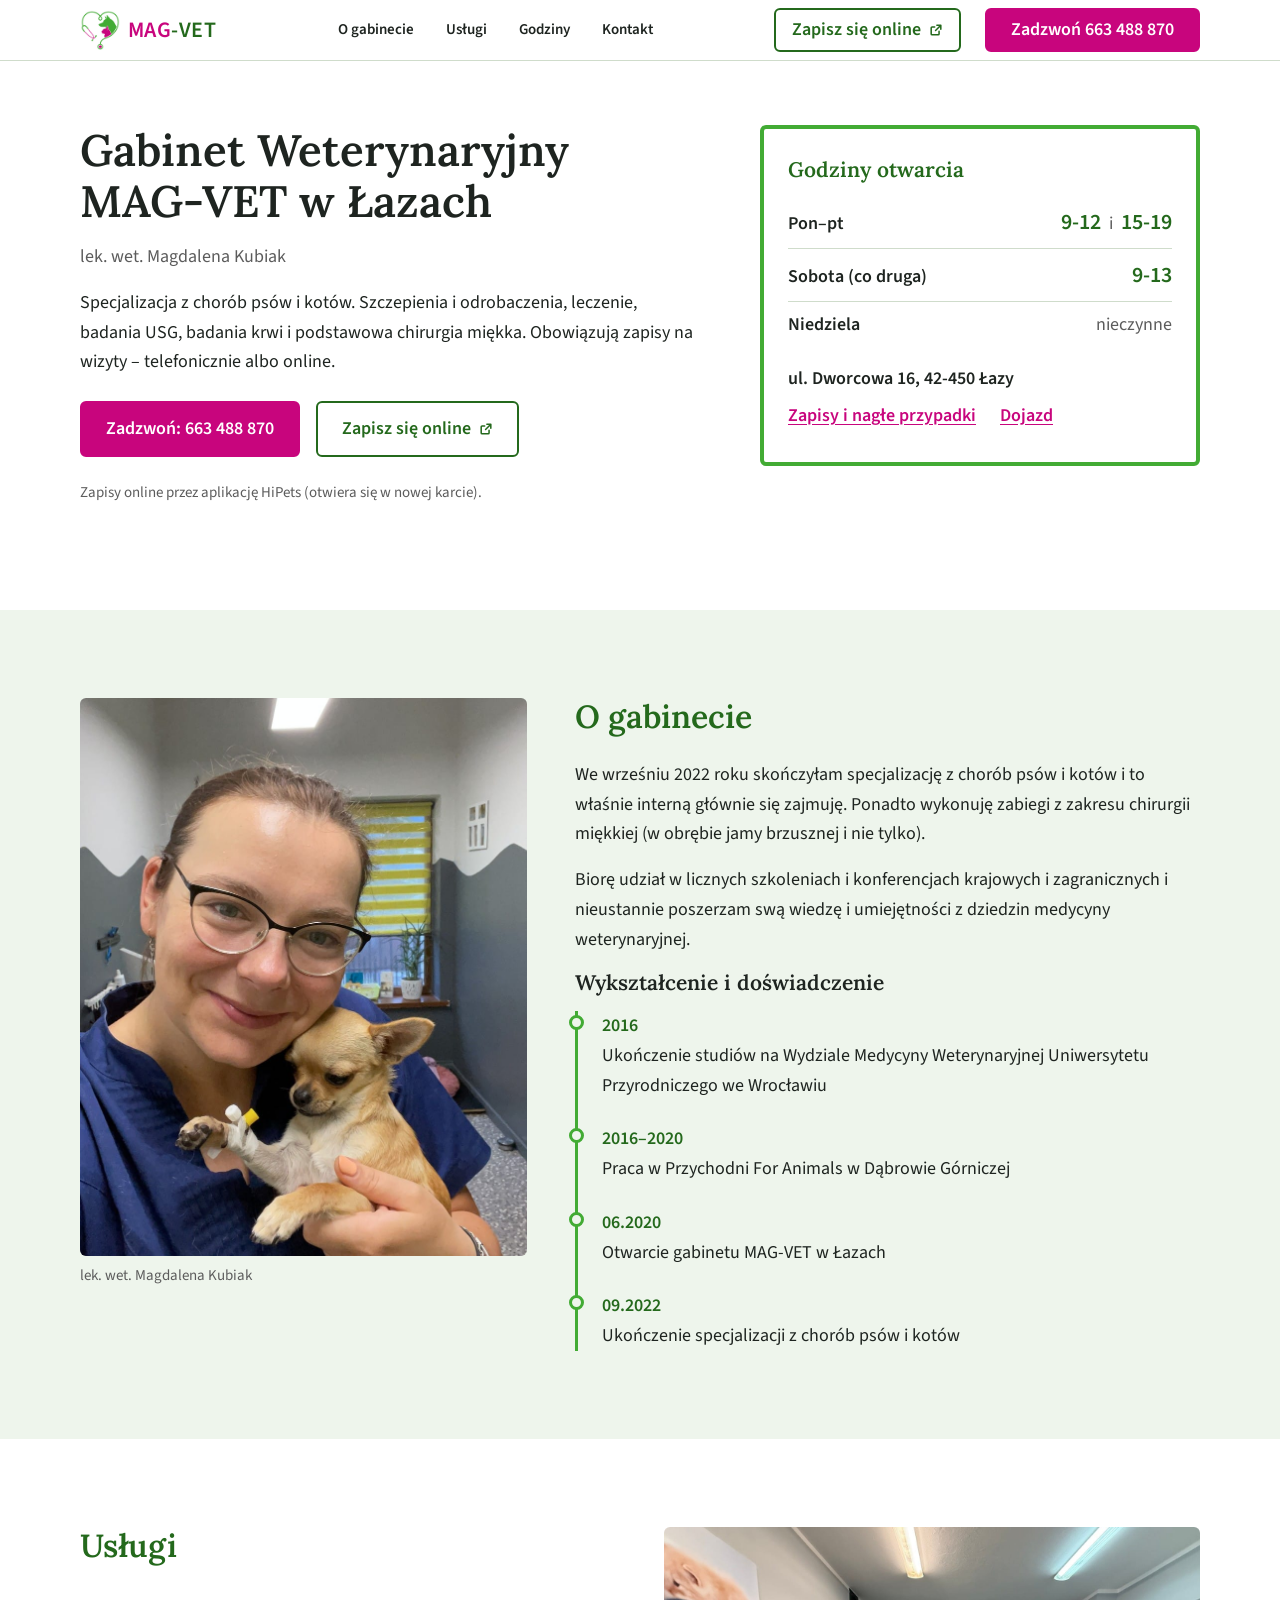
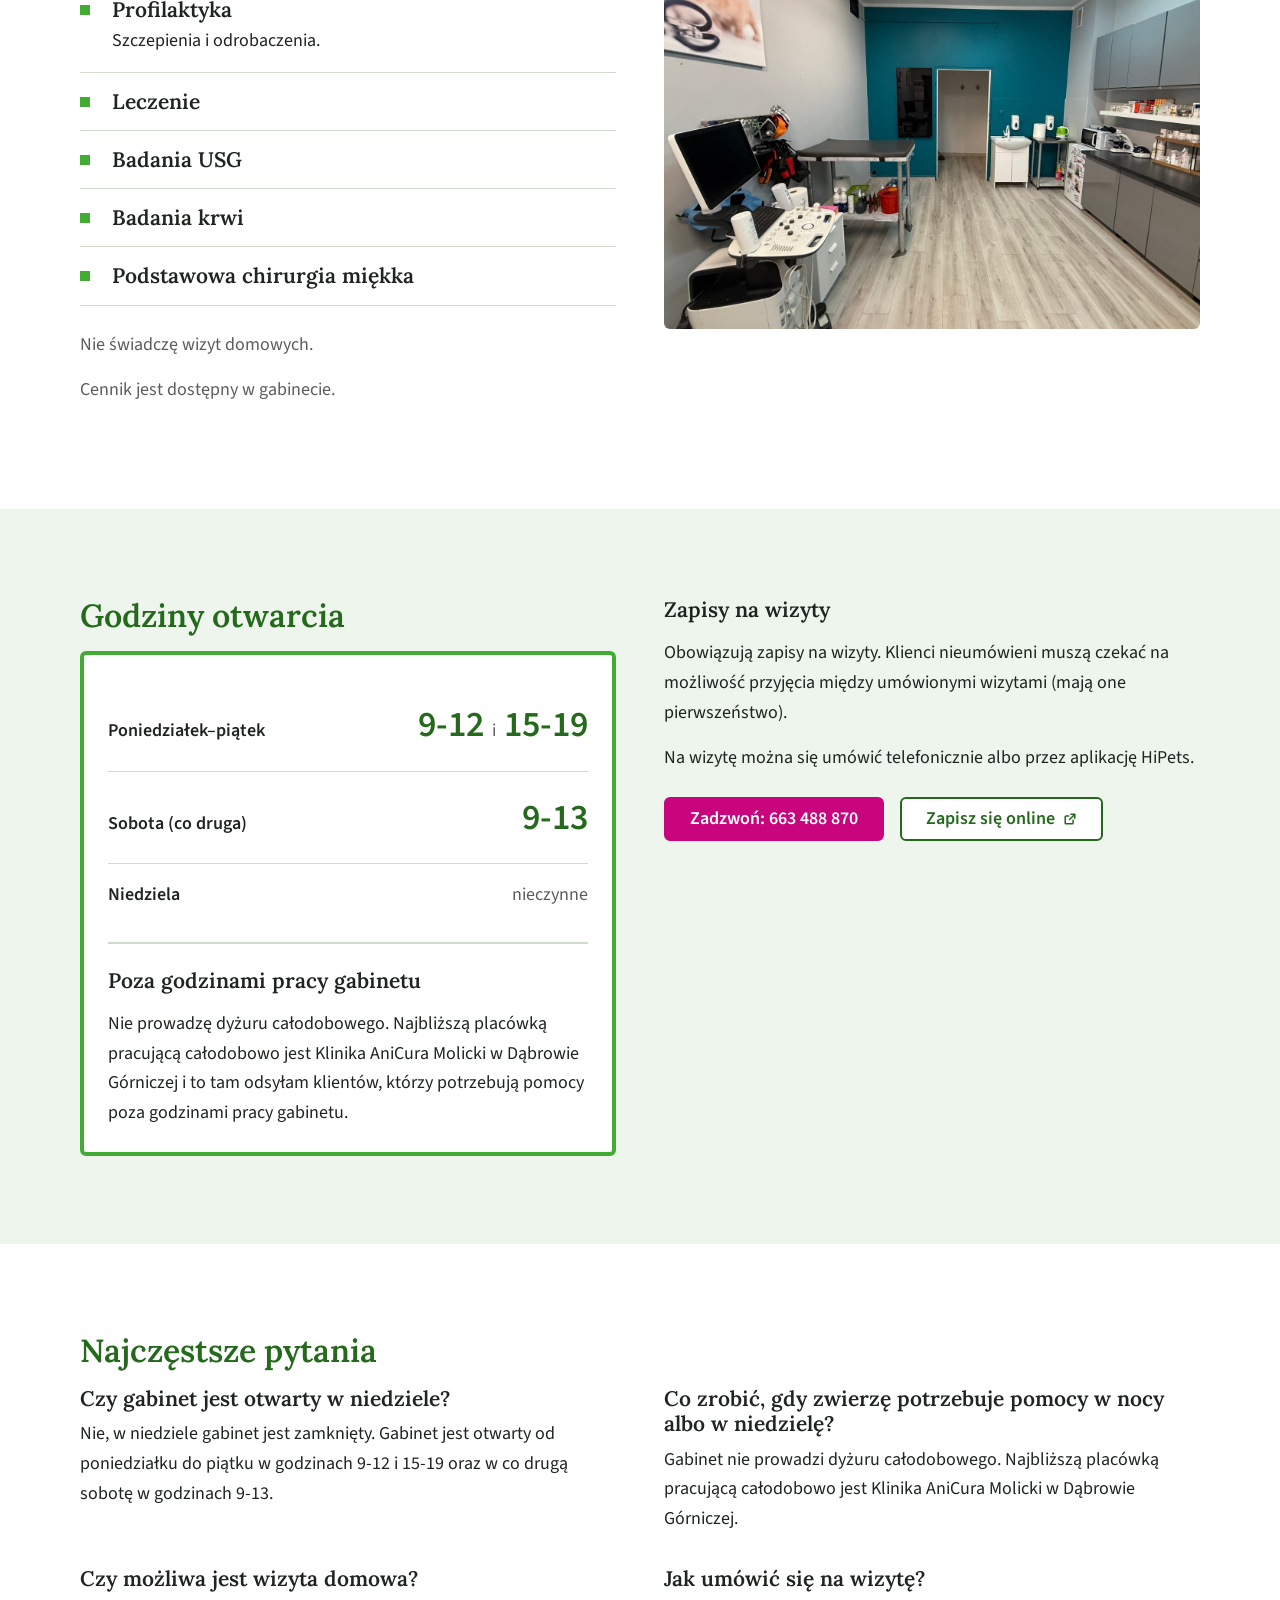
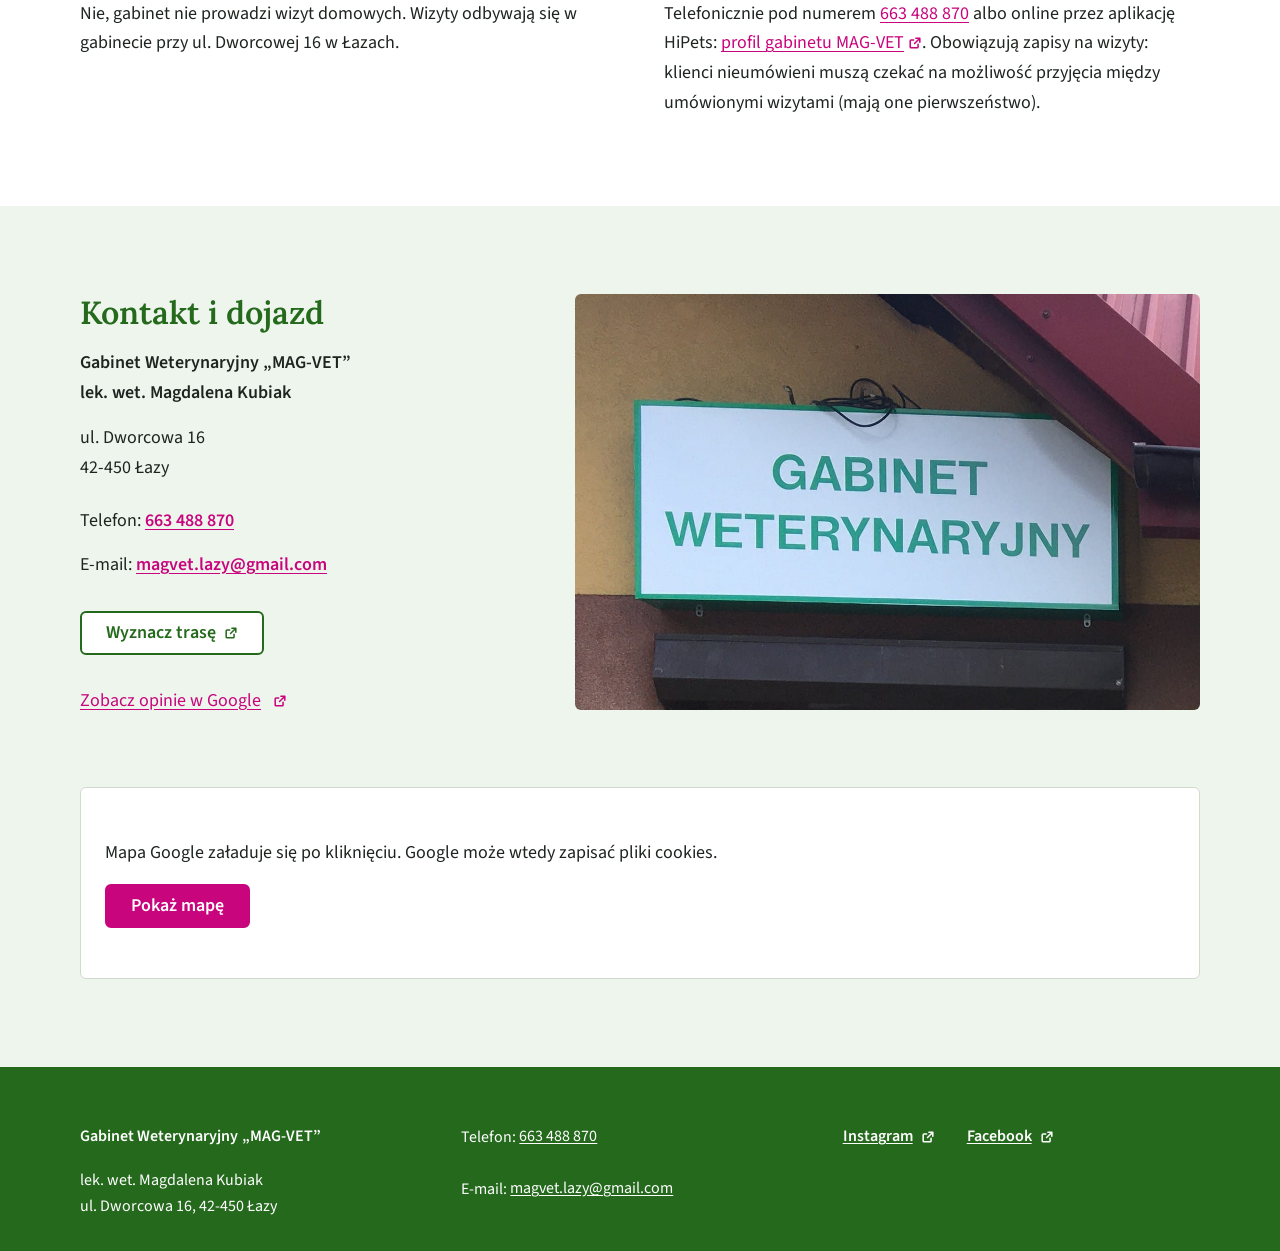
==== index.html @ a712ca1a "Podgląd strony MAG-VET do akceptacji klientki Co-Authored-By: Claude Opus 5.5 <noreply@anthropic.com" ====
<!DOCTYPE html>
<html lang="pl">
<head>
  <meta charset="utf-8">
  <meta name="robots" content="noindex">
  <meta name="viewport" content="width=device-width, initial-scale=1, viewport-fit=cover">
  <title>Weterynarz Łazy – Gabinet Weterynaryjny MAG-VET</title>
  <meta name="description" content="Weterynarz w Łazach, ul. Dworcowa 16. Specjalizacja z chorób psów i kotów. Szczepienia, leczenie, USG, badania krwi. Umów wizytę: 663 488 870.">

  <meta property="og:title" content="Gabinet Weterynaryjny MAG-VET – weterynarz w Łazach">
  <meta property="og:description" content="Lek. wet. Magdalena Kubiak, ul. Dworcowa 16, Łazy. Zapisy: tel. 663 488 870 albo online.">
  <meta property="og:type" content="website">
  <meta property="og:locale" content="pl_PL">
  <meta property="og:image" content="img/og-image.jpg">

  <link rel="icon" href="img/favicon.svg" type="image/svg+xml">
  <link rel="icon" href="img/favicon-32.png" sizes="32x32" type="image/png">
  <link rel="apple-touch-icon" href="img/apple-touch-icon.png">

  <link rel="preload" href="fonts/source-sans-3-latin-400-normal.woff2" as="font" type="font/woff2" crossorigin>
  <link rel="stylesheet" href="css/fonty.css">
  <link rel="stylesheet" href="css/style.css">
  <script src="js/main.js" defer></script>

  <script type="application/ld+json">
  {
    "@context": "https://schema.org",
    "@type": "VeterinaryCare",
    "name": "Gabinet Weterynaryjny \"MAG-VET\" lek. wet. Magdalena Kubiak",
    "telephone": "+48663488870",
    "email": "magvet.lazy@gmail.com",
    "address": {
      "@type": "PostalAddress",
      "streetAddress": "ul. Dworcowa 16",
      "postalCode": "42-450",
      "addressLocality": "Łazy",
      "addressCountry": "PL"
    },
    "openingHoursSpecification": [
      {
        "@type": "OpeningHoursSpecification",
        "dayOfWeek": ["Monday", "Tuesday", "Wednesday", "Thursday", "Friday"],
        "opens": "09:00",
        "closes": "12:00"
      },
      {
        "@type": "OpeningHoursSpecification",
        "dayOfWeek": ["Monday", "Tuesday", "Wednesday", "Thursday", "Friday"],
        "opens": "15:00",
        "closes": "19:00"
      }
    ],
    "hasMap": "https://www.google.com/maps?cid=17796491533867385288",
    "sameAs": [
      "https://www.instagram.com/magvet.lazy/",
      "https://www.facebook.com/magvet.lazy/"
    ]
  }
  </script>
</head>
<body>
  <a class="skip" href="#tresc">Przejdź do treści</a>

  <header class="naglowek">
    <div class="kontener naglowek__wnetrze">
      <a class="logo" href="#start">
        <img class="logo__znak" src="img/logo-znak.png" width="48" height="48" alt="">
        <span class="logo__napis"><span class="logo__mag">MAG</span><span class="logo__vet">-VET</span></span>
      </a>
      <nav class="menu" aria-label="Menu główne">
        <ul class="menu__lista">
          <li><a href="#o-gabinecie">O gabinecie</a></li>
          <li><a href="#uslugi">Usługi</a></li>
          <li><a href="#godziny">Godziny</a></li>
          <li><a href="#kontakt">Kontakt</a></li>
        </ul>
      </nav>
      <a class="przycisk przycisk--obrys naglowek__zapisy" href="https://www.hipets.com/pl-PL/magvet/" target="_blank" rel="noopener">Zapisz się online<span class="dla-czytnika"> (otwiera się w nowej karcie)</span><svg class="ikona-zewn" viewBox="0 0 16 16" width="14" height="14" aria-hidden="true"><path d="M9 2.5h4.5V7M13.5 2.5l-6 6M11.5 9.5v3a1 1 0 0 1-1 1h-7a1 1 0 0 1-1-1v-7a1 1 0 0 1 1-1h3" fill="none" stroke="currentColor" stroke-width="1.75" stroke-linecap="round" stroke-linejoin="round"/></svg></a>
      <a class="przycisk naglowek__telefon" href="tel:+48663488870">Zadzwoń<span class="tylko-szeroki"> 663 488 870</span></a>
    </div>
  </header>

  <main id="tresc">
    <section id="start" class="sekcja start">
      <div class="kontener start__siatka">
        <div class="start__tekst">
          <h1>Gabinet Weterynaryjny <span class="bez-lamania">MAG-VET</span> w Łazach</h1>
          <p class="start__lekarz">lek. wet. Magdalena Kubiak</p>
          <p class="start__opis">Specjalizacja z chorób psów i kotów. Szczepienia i odrobaczenia, leczenie, badania USG, badania krwi i podstawowa chirurgia miękka. Obowiązują zapisy na wizyty – telefonicznie albo online.</p>
          <div class="przyciski" data-zapisy>
            <a class="przycisk przycisk--duzy" href="tel:+48663488870">Zadzwoń: 663 488 870</a>
            <a class="przycisk przycisk--obrys przycisk--duzy" href="https://www.hipets.com/pl-PL/magvet/" target="_blank" rel="noopener">Zapisz się online<span class="dla-czytnika"> (otwiera się w nowej karcie)</span><svg class="ikona-zewn" viewBox="0 0 16 16" width="14" height="14" aria-hidden="true"><path d="M9 2.5h4.5V7M13.5 2.5l-6 6M11.5 9.5v3a1 1 0 0 1-1 1h-7a1 1 0 0 1-1-1v-7a1 1 0 0 1 1-1h3" fill="none" stroke="currentColor" stroke-width="1.75" stroke-linecap="round" stroke-linejoin="round"/></svg></a>
          </div>
          <p class="start__podpis">Zapisy online przez aplikację HiPets (otwiera się w nowej karcie).</p>
        </div>

        <div class="szyld szyld--maly">
          <p class="szyld__tytul">Godziny otwarcia</p>
          <dl class="godziny">
            <div class="godziny__wiersz">
              <dt>Pon–pt</dt>
              <dd><span class="godziny__czas">9-12</span> <span class="godziny__i">i</span> <span class="godziny__czas">15-19</span></dd>
            </div>
            <div class="godziny__wiersz">
              <dt>Sobota (co druga)</dt>
              <dd><span class="godziny__czas">9-13</span></dd>
            </div>
            <div class="godziny__wiersz">
              <dt>Niedziela</dt>
              <dd class="godziny__nieczynne">nieczynne</dd>
            </div>
          </dl>
          <p class="szyld__adres">ul. Dworcowa 16, 42-450 Łazy</p>
          <p class="szyld__linki"><a href="#godziny">Zapisy i nagłe przypadki</a> <a href="#kontakt">Dojazd</a></p>
        </div>
      </div>
    </section>

    <section id="o-gabinecie" class="sekcja sekcja--tlo">
      <div class="kontener o-gabinecie">
        <h2 class="o-gabinecie__naglowek">O gabinecie</h2>
        <figure class="zdjecie o-gabinecie__zdjecie">
          <img src="img/lekarz.jpg" width="900" height="1125" loading="lazy" alt="Lek. wet. Magdalena Kubiak w gabinecie MAG-VET w Łazach, z małym psem rasy chihuahua na rękach">
          <figcaption>lek. wet. Magdalena Kubiak</figcaption>
        </figure>
        <div class="tekst o-gabinecie__tekst">
          <p>We wrześniu 2022 roku skończyłam specjalizację z chorób psów i kotów i to właśnie interną głównie się zajmuję. Ponadto wykonuję zabiegi z zakresu chirurgii miękkiej (w obrębie jamy brzusznej i nie tylko).</p>
          <p>Biorę udział w licznych szkoleniach i konferencjach krajowych i zagranicznych i nieustannie poszerzam swą wiedzę i umiejętności z dziedzin medycyny weterynaryjnej.</p>
          <h3>Wykształcenie i doświadczenie</h3>
          <ol class="daty">
            <li><span class="daty__kiedy">2016</span> Ukończenie studiów na Wydziale Medycyny Weterynaryjnej Uniwersytetu Przyrodniczego we Wrocławiu</li>
            <li><span class="daty__kiedy">2016–2020</span> Praca w Przychodni For Animals w Dąbrowie Górniczej</li>
            <li><span class="daty__kiedy">06.2020</span> Otwarcie gabinetu <span class="bez-lamania">MAG-VET</span> w Łazach</li>
            <li><span class="daty__kiedy">09.2022</span> Ukończenie specjalizacji z chorób psów i kotów</li>
          </ol>
        </div>
      </div>
    </section>

    <section id="uslugi" class="sekcja">
      <div class="kontener dwie-kolumny">
        <div class="tekst">
          <h2>Usługi</h2>
          <ul class="uslugi">
            <li>
              <span class="uslugi__nazwa">Profilaktyka</span>
              <span class="uslugi__opis">Szczepienia i odrobaczenia.</span>
            </li>
            <li>
              <span class="uslugi__nazwa">Leczenie</span>
            </li>
            <li>
              <span class="uslugi__nazwa">Badania USG</span>
            </li>
            <li>
              <span class="uslugi__nazwa">Badania krwi</span>
            </li>
            <li>
              <span class="uslugi__nazwa">Podstawowa chirurgia miękka</span>
            </li>
          </ul>
          <p class="uwaga">Nie świadczę wizyt domowych.</p>
          <p class="uwaga">Cennik jest dostępny w gabinecie.</p>
        </div>
        <figure class="zdjecie">
          <img src="img/gabinet-wnetrze.jpg" width="1400" height="1050" loading="lazy" alt="Gabinet MAG-VET w Łazach: aparat USG, stół do badań i szafki z lekami">
        </figure>
      </div>
    </section>

    <section id="godziny" class="sekcja sekcja--tlo">
      <div class="kontener dwie-kolumny">
        <div>
          <h2>Godziny otwarcia</h2>
          <div class="szyld szyld--duzy">
            <dl class="godziny godziny--duze">
              <div class="godziny__wiersz">
                <dt>Poniedziałek–piątek</dt>
                <dd><span class="godziny__czas">9-12</span> <span class="godziny__i">i</span> <span class="godziny__czas">15-19</span></dd>
              </div>
              <div class="godziny__wiersz">
                <dt>Sobota (co druga)</dt>
                <dd><span class="godziny__czas">9-13</span></dd>
              </div>
              <div class="godziny__wiersz">
                <dt>Niedziela</dt>
                <dd class="godziny__nieczynne">nieczynne</dd>
              </div>
            </dl>
            <div class="szyld__nagle">
              <h3>Poza godzinami pracy gabinetu</h3>
              <p>Nie prowadzę dyżuru całodobowego. Najbliższą placówką pracującą całodobowo jest Klinika AniCura Molicki w Dąbrowie Górniczej i to tam odsyłam klientów, którzy potrzebują pomocy poza godzinami pracy gabinetu.</p>
            </div>
          </div>
        </div>
        <div class="tekst">
          <h3>Zapisy na wizyty</h3>
          <p>Obowiązują zapisy na wizyty. Klienci nieumówieni muszą czekać na możliwość przyjęcia między umówionymi wizytami (mają one pierwszeństwo).</p>
          <p>Na wizytę można się umówić telefonicznie albo przez aplikację HiPets.</p>
          <div class="przyciski" data-zapisy>
            <a class="przycisk" href="tel:+48663488870">Zadzwoń: 663 488 870</a>
            <a class="przycisk przycisk--obrys" href="https://www.hipets.com/pl-PL/magvet/" target="_blank" rel="noopener">Zapisz się online<span class="dla-czytnika"> (otwiera się w nowej karcie)</span><svg class="ikona-zewn" viewBox="0 0 16 16" width="14" height="14" aria-hidden="true"><path d="M9 2.5h4.5V7M13.5 2.5l-6 6M11.5 9.5v3a1 1 0 0 1-1 1h-7a1 1 0 0 1-1-1v-7a1 1 0 0 1 1-1h3" fill="none" stroke="currentColor" stroke-width="1.75" stroke-linecap="round" stroke-linejoin="round"/></svg></a>
          </div>
        </div>
      </div>
    </section>

    <section id="pytania" class="sekcja">
      <div class="kontener">
        <h2>Najczęstsze pytania</h2>
        <div class="pytania">
          <div class="pytanie">
            <h3>Czy gabinet jest otwarty w niedziele?</h3>
            <p>Nie, w niedziele gabinet jest zamknięty. Gabinet jest otwarty od poniedziałku do piątku w godzinach 9-12 i 15-19 oraz w co drugą sobotę w godzinach 9-13.</p>
          </div>
          <div class="pytanie">
            <h3>Co zrobić, gdy zwierzę potrzebuje pomocy w nocy albo w niedzielę?</h3>
            <p>Gabinet nie prowadzi dyżuru całodobowego. Najbliższą placówką pracującą całodobowo jest Klinika AniCura Molicki w Dąbrowie Górniczej.</p>
          </div>
          <div class="pytanie">
            <h3>Czy możliwa jest wizyta domowa?</h3>
            <p>Nie, gabinet nie prowadzi wizyt domowych. Wizyty odbywają się w gabinecie przy ul. Dworcowej 16 w Łazach.</p>
          </div>
          <div class="pytanie">
            <h3>Jak umówić się na wizytę?</h3>
            <p>Telefonicznie pod numerem <a href="tel:+48663488870">663 488 870</a> albo online przez aplikację HiPets: <a href="https://www.hipets.com/pl-PL/magvet/" target="_blank" rel="noopener">profil gabinetu MAG-VET<span class="dla-czytnika"> (otwiera się w nowej karcie)</span><svg class="ikona-zewn" viewBox="0 0 16 16" width="14" height="14" aria-hidden="true"><path d="M9 2.5h4.5V7M13.5 2.5l-6 6M11.5 9.5v3a1 1 0 0 1-1 1h-7a1 1 0 0 1-1-1v-7a1 1 0 0 1 1-1h3" fill="none" stroke="currentColor" stroke-width="1.75" stroke-linecap="round" stroke-linejoin="round"/></svg></a>. Obowiązują zapisy na wizyty: klienci nieumówieni muszą czekać na możliwość przyjęcia między umówionymi wizytami (mają one pierwszeństwo).</p>
          </div>
        </div>
      </div>
    </section>

    <section id="kontakt" class="sekcja sekcja--tlo">
      <div class="kontener dwie-kolumny dwie-kolumny--kontakt">
        <div class="tekst">
          <h2>Kontakt i dojazd</h2>
          <address class="adres">
            <p class="adres__nazwa">Gabinet Weterynaryjny <span class="bez-lamania">„MAG-VET”</span><br>lek. wet. Magdalena Kubiak</p>
            <p>ul. Dworcowa 16<br>42-450 Łazy</p>
            <p class="adres__wiersz">Telefon: <a href="tel:+48663488870">663 488 870</a></p>
            <p class="adres__wiersz">E-mail: <a href="mailto:magvet.lazy@gmail.com">magvet.lazy@gmail.com</a></p>
          </address>
          <div class="przyciski">
            <a class="przycisk przycisk--obrys" href="https://www.google.com/maps/dir/?api=1&amp;destination=Gabinet+Weterynaryjny+MAG-VET,+Dworcowa+16,+42-450+%C5%81azy" target="_blank" rel="noopener">Wyznacz trasę<span class="dla-czytnika"> (otwiera się w nowej karcie)</span><svg class="ikona-zewn" viewBox="0 0 16 16" width="14" height="14" aria-hidden="true"><path d="M9 2.5h4.5V7M13.5 2.5l-6 6M11.5 9.5v3a1 1 0 0 1-1 1h-7a1 1 0 0 1-1-1v-7a1 1 0 0 1 1-1h3" fill="none" stroke="currentColor" stroke-width="1.75" stroke-linecap="round" stroke-linejoin="round"/></svg></a>
          </div>
          <p><a class="link-osobny" href="https://www.google.com/maps?cid=17796491533867385288" target="_blank" rel="noopener">Zobacz opinie w Google<span class="dla-czytnika"> (otwiera się w nowej karcie)</span><svg class="ikona-zewn" viewBox="0 0 16 16" width="14" height="14" aria-hidden="true"><path d="M9 2.5h4.5V7M13.5 2.5l-6 6M11.5 9.5v3a1 1 0 0 1-1 1h-7a1 1 0 0 1-1-1v-7a1 1 0 0 1 1-1h3" fill="none" stroke="currentColor" stroke-width="1.75" stroke-linecap="round" stroke-linejoin="round"/></svg></a></p>
        </div>

        <figure class="zdjecie zdjecie--wejscie">
          <img src="img/gabinet-wejscie.jpg" width="1200" height="800" loading="lazy" alt="Szyld „Gabinet weterynaryjny” nad wejściem do gabinetu MAG-VET przy ul. Dworcowej 16 w Łazach">
        </figure>

        <div class="mapa" hidden data-mapa data-mapa-src="https://www.google.com/maps/embed?origin=mfe&amp;pb=!1m2!2m1!1sGabinet+Weterynaryjny+MAG-VET,+Dworcowa+16,+42-450+%C5%81azy" data-mapa-tytul="Mapa dojazdu do Gabinetu Weterynaryjnego MAG-VET w Łazach">
          <p class="mapa__info">Mapa Google załaduje się po kliknięciu. Google może wtedy zapisać pliki cookies.</p>
          <button type="button" class="przycisk mapa__przycisk" hidden>Pokaż mapę</button>
        </div>
      </div>
    </section>
  </main>

  <aside class="pasek-wizyty" aria-label="Umów wizytę" hidden>
    <div class="kontener pasek-wizyty__wnetrze">
      <a class="przycisk pasek-wizyty__przycisk" href="tel:+48663488870">
        <span class="pasek-wizyty__etykieta">Zadzwoń</span>
        <span class="pasek-wizyty__podpis">663 488 870</span>
      </a>
      <a class="przycisk przycisk--obrys pasek-wizyty__przycisk" href="https://www.hipets.com/pl-PL/magvet/" target="_blank" rel="noopener">
        <span class="pasek-wizyty__etykieta">Zapisz się online</span>
        <span class="pasek-wizyty__podpis">przez HiPets <svg class="ikona-zewn" viewBox="0 0 16 16" width="14" height="14" aria-hidden="true"><path d="M9 2.5h4.5V7M13.5 2.5l-6 6M11.5 9.5v3a1 1 0 0 1-1 1h-7a1 1 0 0 1-1-1v-7a1 1 0 0 1 1-1h3" fill="none" stroke="currentColor" stroke-width="1.75" stroke-linecap="round" stroke-linejoin="round"/></svg></span><span class="dla-czytnika"> (otwiera się w nowej karcie)</span>
      </a>
    </div>
  </aside>

  <footer class="stopka">
    <div class="kontener stopka__siatka">
      <address class="stopka__kolumna">
        <p class="stopka__nazwa">Gabinet Weterynaryjny <span class="bez-lamania">„MAG-VET”</span></p>
        <p>lek. wet. Magdalena Kubiak<br>ul. Dworcowa 16, 42-450 Łazy</p>
      </address>
      <address class="stopka__kolumna">
        <p>Telefon: <a href="tel:+48663488870">663 488 870</a></p>
        <p>E-mail: <a href="mailto:magvet.lazy@gmail.com">magvet.lazy@gmail.com</a></p>
      </address>
      <ul class="stopka__kolumna stopka__media">
        <li><a href="https://www.instagram.com/magvet.lazy/" target="_blank" rel="noopener">Instagram<span class="dla-czytnika"> (otwiera się w nowej karcie)</span><svg class="ikona-zewn" viewBox="0 0 16 16" width="14" height="14" aria-hidden="true"><path d="M9 2.5h4.5V7M13.5 2.5l-6 6M11.5 9.5v3a1 1 0 0 1-1 1h-7a1 1 0 0 1-1-1v-7a1 1 0 0 1 1-1h3" fill="none" stroke="currentColor" stroke-width="1.75" stroke-linecap="round" stroke-linejoin="round"/></svg></a></li>
        <li><a href="https://www.facebook.com/magvet.lazy/" target="_blank" rel="noopener">Facebook<span class="dla-czytnika"> (otwiera się w nowej karcie)</span><svg class="ikona-zewn" viewBox="0 0 16 16" width="14" height="14" aria-hidden="true"><path d="M9 2.5h4.5V7M13.5 2.5l-6 6M11.5 9.5v3a1 1 0 0 1-1 1h-7a1 1 0 0 1-1-1v-7a1 1 0 0 1 1-1h3" fill="none" stroke="currentColor" stroke-width="1.75" stroke-linecap="round" stroke-linejoin="round"/></svg></a></li>
      </ul>
    </div>
  </footer>
</body>
</html>
---- css/fonty.css ----
/* Fonty z własnego serwera — plik robi npm run fonty. Nie edytuj ręcznie. */

/* === FONT: Lora === */
/* lora-latin-ext-600-normal */
@font-face {
  font-family: 'Lora';
  font-style: normal;
  font-display: swap;
  font-weight: 600;
  src: url('../fonts/lora-latin-ext-600-normal.woff2') format('woff2');
  unicode-range: U+0100-02BA,U+02BD-02C5,U+02C7-02CC,U+02CE-02D7,U+02DD-02FF,U+0304,U+0308,U+0329,U+1D00-1DBF,U+1E00-1E9F,U+1EF2-1EFF,U+2020,U+20A0-20AB,U+20AD-20C0,U+2113,U+2C60-2C7F,U+A720-A7FF;
}

/* lora-latin-600-normal */
@font-face {
  font-family: 'Lora';
  font-style: normal;
  font-display: swap;
  font-weight: 600;
  src: url('../fonts/lora-latin-600-normal.woff2') format('woff2');
  unicode-range: U+0000-00FF,U+0131,U+0152-0153,U+02BB-02BC,U+02C6,U+02DA,U+02DC,U+0304,U+0308,U+0329,U+2000-206F,U+20AC,U+2122,U+2191,U+2193,U+2212,U+2215,U+FEFF,U+FFFD;
}
/* === KONIEC: Lora === */

/* === FONT: Source Sans 3 === */
/* source-sans-3-latin-ext-400-normal */
@font-face {
  font-family: 'Source Sans 3';
  font-style: normal;
  font-display: swap;
  font-weight: 400;
  src: url('../fonts/source-sans-3-latin-ext-400-normal.woff2') format('woff2');
  unicode-range: U+0100-02BA,U+02BD-02C5,U+02C7-02CC,U+02CE-02D7,U+02DD-02FF,U+0304,U+0308,U+0329,U+1D00-1DBF,U+1E00-1E9F,U+1EF2-1EFF,U+2020,U+20A0-20AB,U+20AD-20C4,U+2113,U+2C60-2C7F,U+A720-A7FF;
}

/* source-sans-3-latin-400-normal */
@font-face {
  font-family: 'Source Sans 3';
  font-style: normal;
  font-display: swap;
  font-weight: 400;
  src: url('../fonts/source-sans-3-latin-400-normal.woff2') format('woff2');
  unicode-range: U+0000-00FF,U+0131,U+0152-0153,U+02BB-02BC,U+02C6,U+02DA,U+02DC,U+0304,U+0308,U+0329,U+2000-206F,U+20AC,U+2122,U+2191,U+2193,U+2212,U+2215,U+FEFF,U+FFFD;
}

/* source-sans-3-latin-ext-600-normal */
@font-face {
  font-family: 'Source Sans 3';
  font-style: normal;
  font-display: swap;
  font-weight: 600;
  src: url('../fonts/source-sans-3-latin-ext-600-normal.woff2') format('woff2');
  unicode-range: U+0100-02BA,U+02BD-02C5,U+02C7-02CC,U+02CE-02D7,U+02DD-02FF,U+0304,U+0308,U+0329,U+1D00-1DBF,U+1E00-1E9F,U+1EF2-1EFF,U+2020,U+20A0-20AB,U+20AD-20C4,U+2113,U+2C60-2C7F,U+A720-A7FF;
}

/* source-sans-3-latin-600-normal */
@font-face {
  font-family: 'Source Sans 3';
  font-style: normal;
  font-display: swap;
  font-weight: 600;
  src: url('../fonts/source-sans-3-latin-600-normal.woff2') format('woff2');
  unicode-range: U+0000-00FF,U+0131,U+0152-0153,U+02BB-02BC,U+02C6,U+02DA,U+02DC,U+0304,U+0308,U+0329,U+2000-206F,U+20AC,U+2122,U+2191,U+2193,U+2212,U+2215,U+FEFF,U+FFFD;
}
/* === KONIEC: Source Sans 3 === */
---- css/style.css ----
/* Style strony MAG-VET. Mobile-first: najpierw telefon, potem 768 px i 1280 px. */

/* === TOKENY (kolory, fonty, odstępy) === */
:root {
  /* Kolory z logo. Kontrast policzony w BRIEF.md, sekcja 6 */
  --tlo: #ffffff;
  --tlo-2: #eef5ec;
  --tekst: #1e2420;
  --tekst-drugi: #5c5c5c;
  --zielen-ciemna: #24691c;
  --zielen: #42ab34;            /* tylko ozdoby, nigdy tekst (2,96:1) */
  --magenta: #c8057d;
  --magenta-ciemna: #a10464;
  --linia: #cfdccb;
  --bialy: #ffffff;

  /* Fonty z własnego serwera (css/fonty.css) */
  --font-naglowki: 'Lora', Georgia, serif;
  --font-tekst: 'Source Sans 3', system-ui, sans-serif;

  /* Rozmiary tekstu na telefonie */
  --rozmiar-tekst: 1.0625rem;   /* 17 px */
  --rozmiar-sredni: 1rem;       /* 16 px, stopka */
  --rozmiar-podtytul: 1.125rem; /* 18 px, imię lekarki pod h1 */
  --rozmiar-maly: 0.9375rem;    /* 15 px */
  --rozmiar-h1: 1.875rem;       /* 30 px */
  --rozmiar-h2: 1.5rem;         /* 24 px */
  --rozmiar-h3: 1.1875rem;      /* 19 px */
  --rozmiar-logo: 1.375rem;     /* 22 px */
  --rozmiar-godziny: 1.75rem;   /* 28 px */
  --rozmiar-godziny-male: 1.375rem;

  /* Odstępy co 8 px (+ mały 4 px) */
  --odstep-0: 0.25rem;
  --odstep-1: 0.5rem;
  --odstep-2: 1rem;
  --odstep-3: 1.5rem;
  --odstep-4: 2rem;
  --odstep-5: 3rem;
  --odstep-6: 4rem;
  --odstep-sekcji: 3rem;
  --margines: 1rem;

  /* Szerokości i kształty */
  --szerokosc: 70rem;           /* 1120 px */
  --szerokosc-tekstu: 40rem;    /* ok. 65 znaków w wierszu */
  --zaokraglenie: 6px;
  --ramka-szyldu: 4px;
  --klik: 44px;                 /* minimalny rozmiar elementu do kliknięcia */
  --logo-znak: 40px;            /* serce z logo w nagłówku */
  --kwadracik: 10px;            /* znacznik przy usługach */
  --kolko: 15px;                /* kółko na linii dat */
  --linia-dat: 3px;             /* grubość zielonej linii dat i obwódki kółka */
  --wysokosc-naglowka: 0px;     /* na telefonie nagłówek się nie przykleja */
  --obwodka: 3px;               /* obwódka przy Tab */
  --przycisk-duzy: 3.5rem;      /* 56 px */
  --szerokosc-zdjecia: 26rem;   /* zdjęcie lekarki na telefonie */
  --mapa-wysokosc: 12rem;
  --ikona: 0.875rem;            /* 14 px, ikona „otwiera się w nowej karcie” */

  /* Pasek wizyty na dole ekranu (telefon i tablet) */
  --wysokosc-paska: 4.5rem;     /* 72 px */
  --szerokosc-paska: 30rem;
  --cien-paska: 0 -2px 8px rgb(30 36 32 / 0.1);
}

/* === PODSTAWY === */
*,
*::before,
*::after {
  box-sizing: border-box;
}

body {
  margin: 0;
  font-family: var(--font-tekst);
  font-size: var(--rozmiar-tekst);
  line-height: 1.6;
  color: var(--tekst);
  background: var(--tlo);
  overflow-wrap: break-word;    /* bardzo długie słowo łamie się tylko, gdy się nie mieści (duża czcionka w telefonie) */
  /* Stopka zawsze na dole ekranu, nawet gdy treści jest mało (strona 404) */
  display: flex;
  flex-direction: column;
  min-height: 100vh;
}

main {
  flex: 1 0 auto;
}

img {
  display: block;
  max-width: 100%;
  height: auto;
}

figure {
  margin: 0;
}

h1,
h2,
h3 {
  margin: 0 0 var(--odstep-2);
  font-family: var(--font-naglowki);
  font-weight: 600;
  line-height: 1.2;
}

h1 {
  font-size: var(--rozmiar-h1);
  line-height: 1.15;
}

h2 {
  font-size: var(--rozmiar-h2);
  color: var(--zielen-ciemna);
}

h3 {
  font-size: var(--rozmiar-h3);
}

p {
  margin: 0 0 var(--odstep-2);
}

a {
  color: var(--magenta);
  text-underline-offset: 0.15em;
}

a:hover {
  color: var(--magenta-ciemna);
}

/* Wyraźna obwódka przy przechodzeniu klawiszem Tab */
:focus-visible {
  outline: var(--obwodka) solid var(--tekst);
  outline-offset: 2px;
}

/* Link „Przejdź do treści” – widoczny dopiero po Tab */
.skip {
  position: absolute;
  top: var(--odstep-2);
  left: var(--odstep-2);
  z-index: 100;
  padding: var(--odstep-1) var(--odstep-2);
  background: var(--tekst);
  color: var(--bialy);
  transform: translateY(-300%);   /* schowany nad ekranem */
}

.skip:focus {
  color: var(--bialy);
  transform: none;
}

/* Na telefonie przewijanie do elementu z fokusem zostawia miejsce na pasek wizyty */
html {
  scroll-padding-bottom: var(--wysokosc-paska);
}

.kontener {
  width: 100%;
  max-width: calc(var(--szerokosc) + 2 * var(--margines));
  margin-inline: auto;
  /* max(): telefon w poziomie – treść nie wchodzi pod wycięcie ekranu iPhone'a */
  padding-left: max(var(--margines), env(safe-area-inset-left, 0px));
  padding-right: max(var(--margines), env(safe-area-inset-right, 0px));
}

/* Tekst tylko dla czytników ekranu (niewidomi usłyszą np. „otwiera się w nowej karcie”) */
.dla-czytnika {
  position: absolute;
  width: 1px;
  height: 1px;
  margin: -1px;
  padding: 0;
  overflow: hidden;
  clip-path: inset(50%);
  white-space: nowrap;
  border: 0;
}

/* Ikona „otwiera się w nowej karcie” przy linkach do HiPets */
.ikona-zewn {
  flex: none;
  width: var(--ikona);
  height: var(--ikona);
}

p .ikona-zewn {
  display: inline;
  margin-left: var(--odstep-0);
  vertical-align: -0.1em;
}

.tylko-szeroki {
  display: none;
}

/* Nazwa „MAG-VET” nie może się łamać na „MAG-” i „VET” */
.bez-lamania {
  white-space: nowrap;
}

/* === PRZYCISKI === */
.przycisk {
  display: inline-flex;
  align-items: center;
  justify-content: center;
  gap: var(--odstep-1);         /* odstęp tekstu od ikony */
  min-height: var(--klik);
  padding: var(--odstep-1) var(--odstep-3);
  border: 2px solid var(--magenta);
  border-radius: var(--zaokraglenie);
  background: var(--magenta);
  color: var(--bialy);
  font-family: inherit;
  font-size: var(--rozmiar-tekst);
  font-weight: 600;
  line-height: 1.2;
  text-align: center;
  text-decoration: none;
  cursor: pointer;
}

.przycisk:hover {
  border-color: var(--magenta-ciemna);
  background: var(--magenta-ciemna);
  color: var(--bialy);
}

/* Drugi przycisk: zielony obrys */
.przycisk--obrys {
  border-color: var(--zielen-ciemna);
  background: var(--tlo);
  color: var(--zielen-ciemna);
}

.przycisk--obrys:hover {
  border-color: var(--zielen-ciemna);
  background: var(--zielen-ciemna);
  color: var(--bialy);
}

.przycisk--duzy {
  width: 100%;
  min-height: var(--przycisk-duzy);
}

/* Osobne linki (nie w środku zdania) – min. 44 px wysokości do kliknięcia palcem */
.link-osobny,
.adres a,
.stopka__kolumna a {
  display: inline-flex;
  align-items: center;
  gap: var(--odstep-1);         /* odstęp tekstu od ikony „nowa karta” */
  min-height: var(--klik);
  overflow-wrap: anywhere;      /* długi adres e-mail może się złamać przy dużej czcionce */
}

.przyciski {
  display: flex;
  flex-direction: column;
  gap: var(--odstep-2);
  margin-block: var(--odstep-3);
}

/* === NAGŁÓWEK === */
.naglowek {
  background: var(--tlo);
  border-bottom: 1px solid var(--linia);
}

/* Telefon: logo i „Zadzwoń” w pierwszym rzędzie, menu w drugim */
.naglowek__wnetrze {
  display: flex;
  flex-wrap: wrap;              /* przy dużej czcionce „Zadzwoń” przechodzi do nowej linii zamiast wystawać */
  align-items: center;
  justify-content: space-between;
  column-gap: var(--odstep-2);
  padding-top: var(--odstep-1);
}

.logo {
  grid-area: logo;
  display: inline-flex;
  align-items: center;
  gap: var(--odstep-1);
  min-height: var(--klik);
  text-decoration: none;
}

.logo__znak {
  width: var(--logo-znak);
  height: var(--logo-znak);
}

.logo__napis {
  font-size: var(--rozmiar-logo);
  font-weight: 600;
  letter-spacing: 0.02em;
}

/* Kolory jak w logo; zieleń ciemniejsza, żeby napis był czytelny */
.logo__mag {
  color: var(--magenta);
}

.logo__vet {
  color: var(--zielen-ciemna);
}

/* „Zapisz się online” w nagłówku dopiero od 1024 px (niżej jest pasek wizyty) */
.naglowek__zapisy {
  grid-area: zapisy;
  display: none;
  padding-inline: var(--odstep-2);
}

.naglowek__telefon {
  grid-area: telefon;
  gap: var(--odstep-0);         /* odstęp między „Zadzwoń” a numerem */
}

.menu {
  grid-area: menu;
  flex-basis: 100%;             /* telefon: menu w osobnym wierszu pod logo i „Zadzwoń” */
  order: 1;
}

.menu__lista {
  display: flex;
  flex-wrap: wrap;
  justify-content: space-between;
  margin: 0;
  padding: 0;
  list-style: none;
}

.menu__lista a {
  display: flex;
  align-items: center;
  min-height: var(--klik);
  padding-inline: var(--odstep-0);
  color: var(--tekst);
  font-size: var(--rozmiar-maly);
  font-weight: 600;
  text-decoration: none;
}

.menu__lista a:hover {
  color: var(--magenta);
  text-decoration: underline;
}

/* === SEKCJE === */
.sekcja {
  padding-block: var(--odstep-sekcji);
}

.sekcja--tlo {
  background: var(--tlo-2);
}

/* Kotwice z menu nie chowają nagłówków pod przyklejonym nagłówkiem */
section[id] {
  scroll-margin-top: var(--wysokosc-naglowka);
}

.tekst p,
.tekst ul,
.tekst ol {
  max-width: var(--szerokosc-tekstu);
}

.zdjecie img {
  width: 100%;
  border-radius: var(--zaokraglenie);
}

.zdjecie figcaption {
  margin-top: var(--odstep-1);
  color: var(--tekst-drugi);
  font-size: var(--rozmiar-maly);
}

.uwaga {
  color: var(--tekst-drugi);
}

.dwie-kolumny {
  display: grid;
  grid-template-columns: minmax(0, 1fr);
  gap: var(--odstep-4);
}

/* === NA START === */
.start {
  padding-top: var(--odstep-4);
}

.start__siatka {
  display: grid;
  grid-template-columns: minmax(0, 1fr);
  gap: var(--odstep-4);
}

.start__lekarz {
  color: var(--tekst-drugi);
  font-size: var(--rozmiar-podtytul);
}

.start__opis {
  max-width: var(--szerokosc-tekstu);
}

.start__podpis {
  color: var(--tekst-drugi);
  font-size: var(--rozmiar-maly);
}

/* === SZYLD (godziny i adres, jak szyld nad wejściem gabinetu) === */
.szyld {
  padding: var(--odstep-3);
  border: var(--ramka-szyldu) solid var(--zielen);
  border-radius: var(--zaokraglenie);
  background: var(--tlo);
}

.szyld__tytul {
  margin-bottom: var(--odstep-1);
  color: var(--zielen-ciemna);
  font-family: var(--font-naglowki);
  font-size: var(--rozmiar-h3);
  font-weight: 600;
}

.godziny {
  margin: 0;
}

.godziny__wiersz {
  padding-block: var(--odstep-1);
  border-bottom: 1px solid var(--linia);
}

.godziny__wiersz:last-child {
  border-bottom: 0;
}

.godziny dt {
  font-weight: 600;
}

.godziny dd {
  margin: 0;
}

/* Cyfry tej samej szerokości, żeby godziny stały równo */
.godziny__czas {
  color: var(--zielen-ciemna);
  font-size: var(--rozmiar-godziny-male);
  font-weight: 600;
  font-variant-numeric: tabular-nums;
}

/* Dzień bez przyjęć (niedziela) */
.godziny__nieczynne {
  color: var(--tekst-drugi);
}

/* „i” między godzinami rano i po południu */
.godziny__i {
  margin-inline: var(--odstep-0);
  color: var(--tekst-drugi);
}

/* Mały szyld: dzień i godziny w jednym wierszu */
.szyld--maly .godziny__wiersz {
  display: flex;
  flex-wrap: wrap;
  align-items: baseline;
  justify-content: space-between;
  column-gap: var(--odstep-2);
}

.szyld__adres {
  margin: var(--odstep-2) 0 0;
  font-weight: 600;
}

.szyld__linki {
  display: flex;
  flex-wrap: wrap;
  column-gap: var(--odstep-3);
  margin: 0;
}

.szyld__linki a {
  display: inline-flex;
  align-items: center;
  min-height: var(--klik);
  font-weight: 600;
}

/* Duży szyld: większe cyfry */
.godziny--duze .godziny__wiersz {
  padding-block: var(--odstep-2);
}

.godziny--duze .godziny__czas {
  font-size: var(--rozmiar-godziny);
}

.szyld__nagle {
  margin-top: var(--odstep-2);
  padding-top: var(--odstep-3);
  border-top: 2px solid var(--linia);
}

.szyld__nagle p {
  margin: 0;
}

/* === O GABINECIE === */
.o-gabinecie {
  display: grid;
  grid-template-columns: minmax(0, 1fr);
  gap: var(--odstep-3);
}

.o-gabinecie__naglowek {
  margin: 0;
}

.o-gabinecie__zdjecie {
  max-width: var(--szerokosc-zdjecia);
}

/* Lista dat: zielona linia i kółka jak końcówka stetoskopu z logo */
.daty {
  margin: 0;
  padding: 0;
  list-style: none;
  border-left: var(--linia-dat) solid var(--zielen);
}

.daty li {
  position: relative;
  padding: 0 0 var(--odstep-3) var(--odstep-3);
}

.daty li:last-child {
  padding-bottom: 0;
}

/* Kółko na środku linii: przesunięte w lewo o połowę (kółko + linia) */
.daty li::before {
  content: "";
  position: absolute;
  top: var(--odstep-0);
  left: calc((var(--kolko) + var(--linia-dat)) / -2);
  width: var(--kolko);
  height: var(--kolko);
  border: var(--linia-dat) solid var(--zielen);
  border-radius: 50%;
  background: var(--tlo-2);
}

.daty__kiedy {
  display: block;
  color: var(--zielen-ciemna);
  font-weight: 600;
}

/* === USŁUGI === */
.uslugi {
  margin: 0 0 var(--odstep-3);
  padding: 0;
  list-style: none;
}

.uslugi li {
  position: relative;
  padding: var(--odstep-2) 0 var(--odstep-2) var(--odstep-4);
  border-bottom: 1px solid var(--linia);
}

/* Zielony kwadracik zamiast kropki */
.uslugi li::before {
  content: "";
  position: absolute;
  top: calc(var(--odstep-2) + var(--odstep-1));
  left: 0;
  width: var(--kwadracik);
  height: var(--kwadracik);
  background: var(--zielen);
}

/* Nazwa usługi wygląda jak nagłówek h3, ale to zwykły element listy (lepiej dla czytników ekranu) */
.uslugi__nazwa {
  display: block;
  font-family: var(--font-naglowki);
  font-size: var(--rozmiar-h3);
  font-weight: 600;
  line-height: 1.2;
}

.uslugi__opis {
  display: block;
  margin-top: var(--odstep-0);
}

/* === NAJCZĘSTSZE PYTANIA === */
.pytania {
  display: grid;
  grid-template-columns: minmax(0, 1fr);
  gap: var(--odstep-4);
}

.pytanie h3 {
  margin-bottom: var(--odstep-1);
}

.pytanie p {
  max-width: var(--szerokosc-tekstu);
  margin: 0;
}

/* === KONTAKT === */
.adres {
  font-style: normal;
}

.adres__nazwa {
  font-weight: 600;
}

.adres a {
  font-weight: 600;
}

/* Wiersz z linkiem ma już 44 px wysokości, więc bez dodatkowego marginesu */
.adres__wiersz {
  margin: 0;
}

/* Mapa po kliknięciu (komponent mapa.*) */
.mapa {
  display: grid;
  gap: var(--odstep-2);
  align-content: center;
  justify-items: start;
  min-height: var(--mapa-wysokosc);
  padding: var(--odstep-3);
  border: 1px solid var(--linia);
  border-radius: var(--zaokraglenie);
  background: var(--tlo);       /* sekcja kontaktu ma jasnozielone tło */
}

.mapa__info {
  margin: 0;
}

/* .mapa i .przycisk ustawiają display, więc atrybut hidden trzeba obsłużyć wprost */
.mapa[hidden],
.mapa__przycisk[hidden] {
  display: none;
}

.mapa__ramka {
  width: 100%;
  aspect-ratio: 4 / 3;
  border: 0;
  border-radius: var(--zaokraglenie);
}

/* === STOPKA === */
.stopka {
  padding-block: var(--odstep-5) var(--odstep-3);
  background: var(--zielen-ciemna);
  color: var(--bialy);
  font-size: var(--rozmiar-sredni);
}

.stopka a {
  color: var(--bialy);
}

.stopka a:hover {
  color: var(--bialy);
  text-decoration-thickness: 2px;
}

.stopka :focus-visible {
  outline-color: var(--bialy);
}

.stopka__siatka {
  display: grid;
  grid-template-columns: minmax(0, 1fr);
  gap: var(--odstep-3);
}

.stopka__kolumna {
  margin: 0;
  padding: 0;
  font-style: normal;
}

.stopka__kolumna p {
  margin: 0 0 var(--odstep-1);
}

.stopka__nazwa {
  display: flex;
  flex-wrap: wrap;
  align-items: center;
  column-gap: var(--odstep-0);  /* flex usuwa spację przed „MAG-VET”, więc odstęp daje gap */
  min-height: var(--klik);      /* jak wiersze z linkami obok – kolumny startują na tej samej wysokości */
  font-weight: 600;
}

.stopka__media {
  display: flex;
  flex-wrap: wrap;
  gap: 0 var(--odstep-4);
  list-style: none;
}

.stopka__media a {
  display: inline-flex;
  align-items: center;
  gap: var(--odstep-1);
  min-height: var(--klik);
  font-weight: 600;
}

/* === PASEK WIZYTY (telefon i tablet) === */
/* sticky, nie fixed: na końcu strony pasek sam staje nad stopką i niczego nie zasłania na stałe */
.pasek-wizyty {
  position: sticky;
  bottom: 0;
  z-index: 10;
  padding-top: var(--odstep-1);
  padding-bottom: calc(var(--odstep-1) + env(safe-area-inset-bottom, 0px));
  border-top: 1px solid var(--linia);
  background: var(--tlo);
  box-shadow: var(--cien-paska);
  /* Pokazywanie: najpierw widoczny, potem wjeżdża */
  transition: transform 200ms ease-out, visibility 0s;
}

.pasek-wizyty[hidden] {
  display: none;
}

/* Schowany: zjeżdża w dół, a dopiero po animacji znika dla Taba i czytnika */
.pasek-wizyty--schowany {
  visibility: hidden;
  transform: translateY(100%);
  transition: transform 200ms ease-out, visibility 0s 200ms;
}

/* Gdy ktoś ma fokus w pasku, pasek się nie chowa */
.pasek-wizyty:focus-within {
  visibility: visible;
  transform: none;
}

.pasek-wizyty__wnetrze {
  display: grid;
  grid-template-columns: repeat(2, minmax(0, 1fr));
  gap: var(--odstep-1);
  max-width: calc(var(--szerokosc-paska) + 2 * var(--margines));
}

.pasek-wizyty__przycisk {
  flex-direction: column;
  gap: 0;
  min-height: var(--przycisk-duzy);
  padding-inline: var(--odstep-1);
}

.pasek-wizyty__podpis {
  display: inline-flex;
  align-items: center;
  gap: var(--odstep-0);
  font-size: var(--rozmiar-maly);
  font-weight: 400;
}

@media (prefers-reduced-motion: reduce) {
  .pasek-wizyty,
  .pasek-wizyty--schowany {
    transition: none;
  }
}

/* Telefon w poziomie: niski ekran, więc pasek bez podpisów */
@media (max-height: 30rem) {
  .pasek-wizyty__podpis {
    display: none;
  }

  .pasek-wizyty__przycisk {
    min-height: var(--klik);
  }
}

/* === STRONA 404 === */
.blad404 {
  padding-block: var(--odstep-6);
}

.blad404__szyld {
  max-width: var(--szerokosc-tekstu);
  margin-inline: auto;
}

/* === TABLET: od 768 px === */
@media (min-width: 768px) {
  :root {
    --margines: 1.5rem;
    --odstep-sekcji: 4rem;
  }

  /* Nagłówek w jednym rzędzie (przyklejony dopiero od 1024 px – niżej jest pasek wizyty) */
  .naglowek__wnetrze {
    display: grid;
    grid-template-columns: auto 1fr auto;
    grid-template-areas: "logo menu telefon";
    column-gap: var(--odstep-4);
    padding-block: var(--odstep-1);
  }

  .menu__lista {
    justify-content: center;
    column-gap: var(--odstep-2);
  }

  .przyciski {
    flex-direction: row;
    flex-wrap: wrap;
  }

  .przycisk--duzy {
    width: auto;
  }

  .start__siatka {
    grid-template-columns: minmax(0, 7fr) minmax(0, 5fr);
    align-items: start;
  }

  .dwie-kolumny {
    grid-template-columns: repeat(2, minmax(0, 1fr));
    gap: var(--odstep-5);
    align-items: start;
  }

  /* Zdjęcie lekarki po lewej, nagłówek i tekst po prawej */
  .o-gabinecie {
    grid-template-columns: minmax(0, 5fr) minmax(0, 7fr);
    grid-template-rows: auto 1fr;
    grid-template-areas:
      "zdjecie naglowek"
      "zdjecie tekst";
    column-gap: var(--odstep-5);
    align-items: start;
  }

  .o-gabinecie__naglowek {
    grid-area: naglowek;
  }

  .o-gabinecie__zdjecie {
    grid-area: zdjecie;
    max-width: none;
  }

  .o-gabinecie__tekst {
    grid-area: tekst;
  }

  .pytania {
    grid-template-columns: repeat(2, minmax(0, 1fr));
    column-gap: var(--odstep-5);
  }

  /* Kontakt: dane i zdjęcie szyldu obok siebie, mapa pod spodem na całą szerokość */
  .dwie-kolumny--kontakt .mapa {
    grid-column: 1 / -1;
  }

  /* Szeroka mapa po kliknięciu nie może być za wysoka */
  .mapa__ramka {
    aspect-ratio: 16 / 9;
  }

  .stopka__siatka {
    grid-template-columns: repeat(3, minmax(0, 1fr));
  }
}

/* === OD 1024 px: przyklejony nagłówek z oboma przyciskami zamiast paska wizyty ===
   (dodatkowy próg poza 768/1280 – projektant: na 768 px oba przyciski nie mieszczą się w nagłówku) */
@media (min-width: 1024px) {
  :root {
    --wysokosc-naglowka: 5rem;
  }

  html {
    scroll-padding-bottom: 0;
  }

  .naglowek {
    position: sticky;
    top: 0;
    z-index: 10;
  }

  .naglowek__wnetrze {
    grid-template-columns: auto 1fr auto auto;
    grid-template-areas: "logo menu zapisy telefon";
    column-gap: var(--odstep-3);
  }

  .naglowek__zapisy {
    display: inline-flex;
  }

  .pasek-wizyty {
    display: none;
  }
}

/* === KOMPUTER: od 1280 px === */
@media (min-width: 1280px) {
  :root {
    --rozmiar-tekst: 1.125rem;    /* 18 px */
    --rozmiar-h1: 2.75rem;        /* 44 px */
    --rozmiar-h2: 2rem;           /* 32 px */
    --rozmiar-h3: 1.3125rem;      /* 21 px */
    --rozmiar-godziny: 2.25rem;   /* 36 px */
    --odstep-sekcji: 5.5rem;
  }

  body {
    line-height: 1.65;
  }

  .start {
    padding-top: var(--odstep-6);
  }

  .start__siatka {
    gap: var(--odstep-6);
  }

  /* Numer telefonu w nagłówku dopiero na szerokim ekranie (na 768 px menu by się zawinęło) */
  .tylko-szeroki {
    display: inline;
  }

  .menu__lista {
    column-gap: var(--odstep-3);
  }

  /* Duży szyld: dzień po lewej, godziny po prawej (na 768 px kolumna jest za wąska) */
  .godziny--duze .godziny__wiersz {
    display: grid;
    grid-template-columns: 1fr auto;
    align-items: baseline;
    column-gap: var(--odstep-3);
  }

  /* Kontakt: dane po lewej (węższa kolumna), mapa po prawej */
  .dwie-kolumny--kontakt {
    grid-template-columns: minmax(0, 5fr) minmax(0, 7fr);
  }

  .mapa__ramka {
    aspect-ratio: 21 / 9;
  }
}

/* === WYDRUK === */
@media print {
  .naglowek {
    position: static;
  }

  .skip,
  .menu,
  .pasek-wizyty,
  .mapa {
    display: none;
  }
}
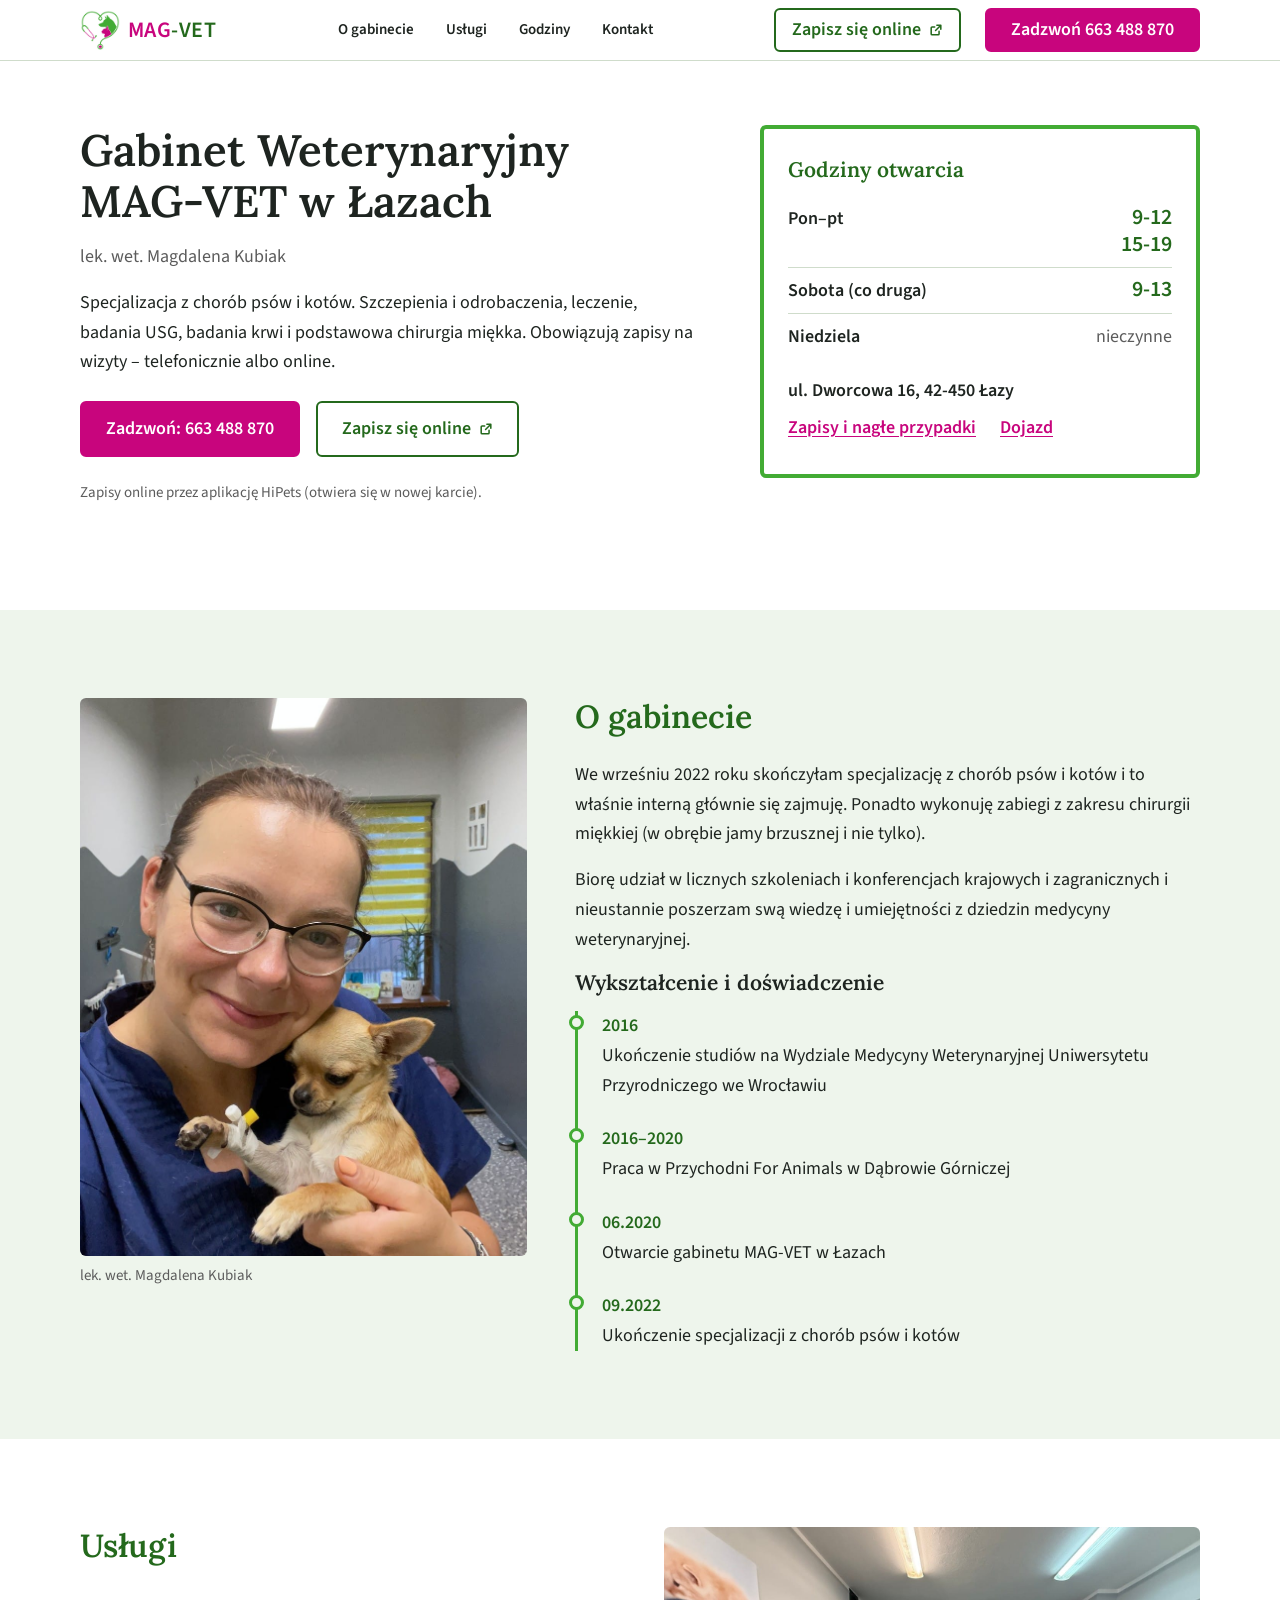
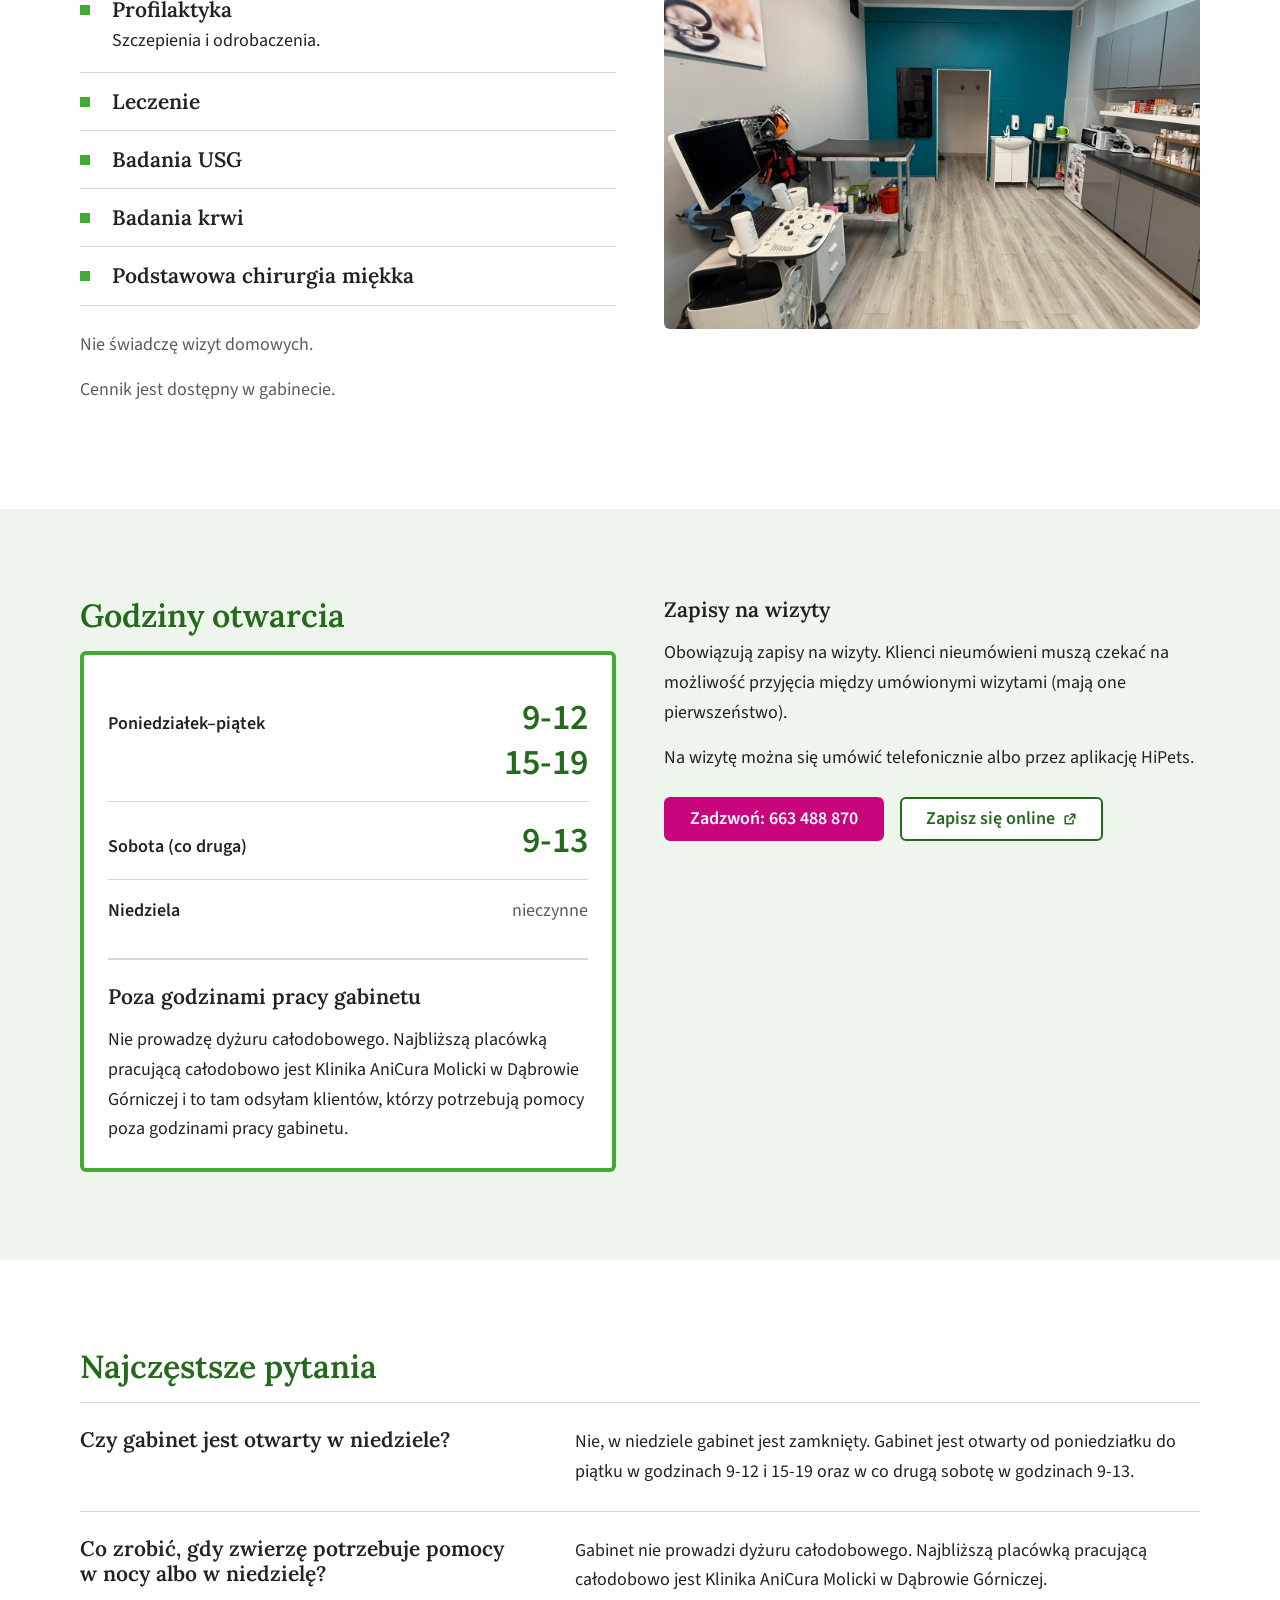
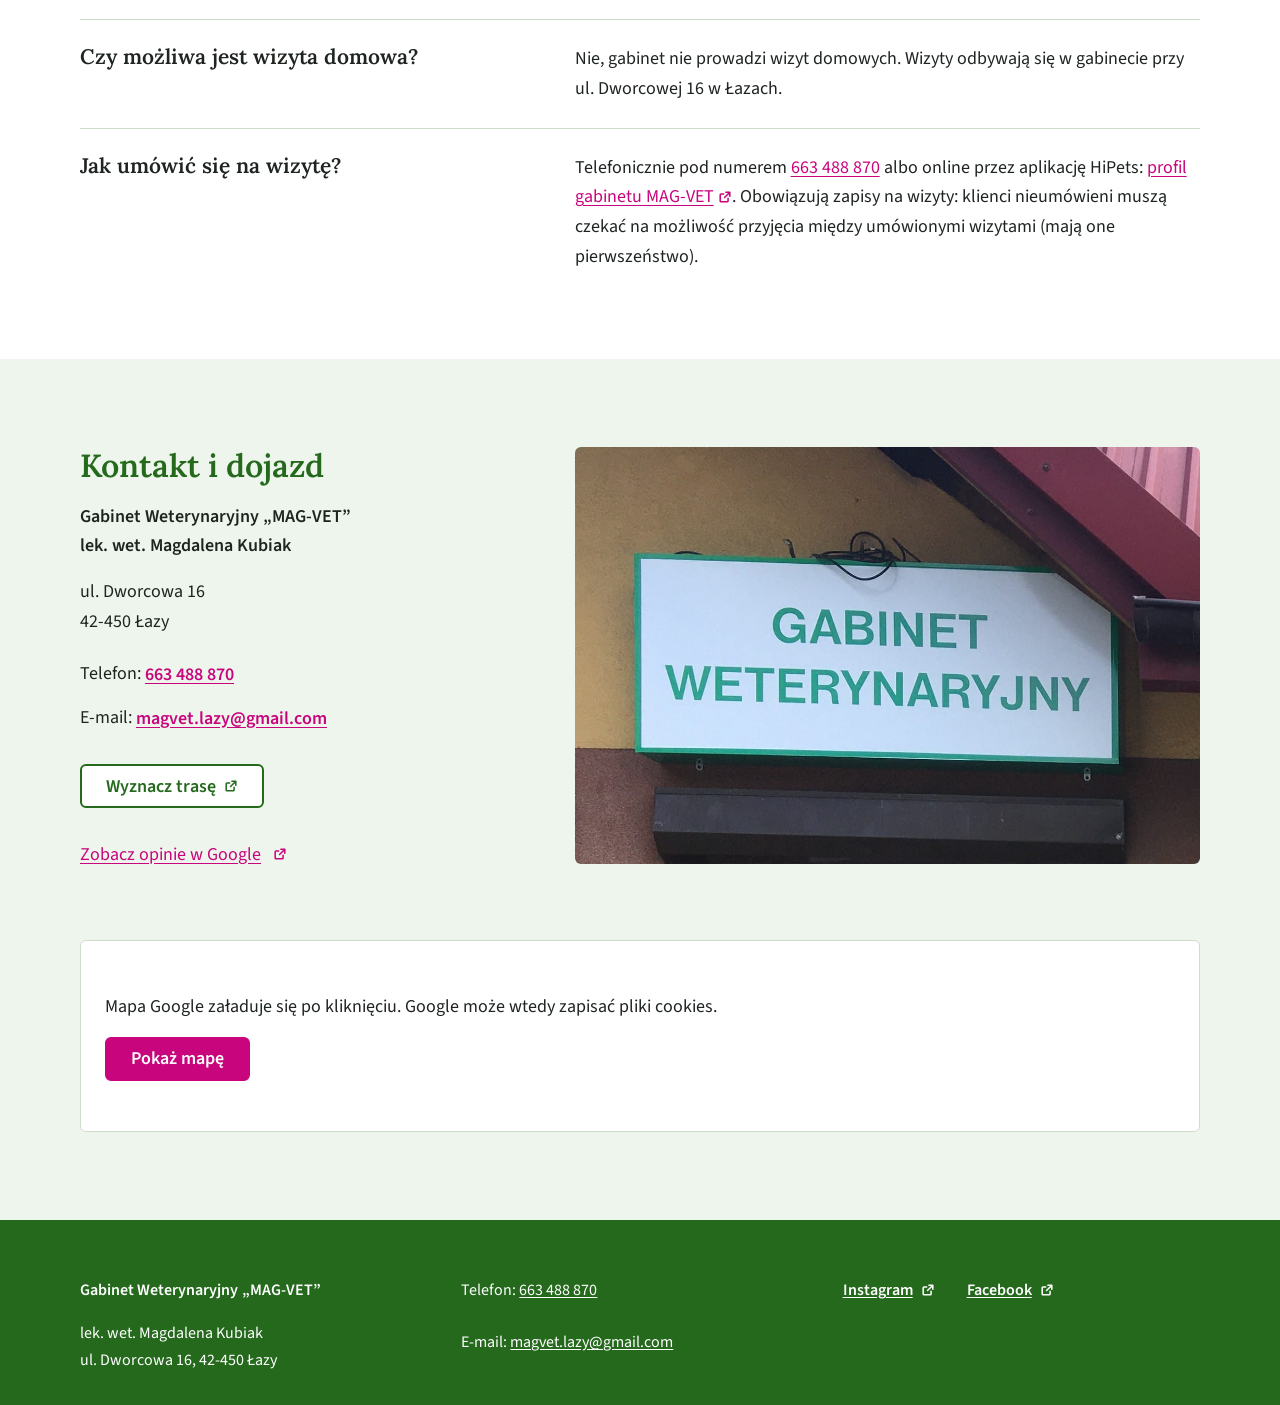
==== commit e551ac0a: "Godziny bez „i”, pytania jako równe wiersze Co-Authored-By: Claude Opus 5.5 <noreply@anthropic.com>" ====
--- a/index.html
+++ b/index.html
@@ -99,7 +99,7 @@
           <dl class="godziny">
             <div class="godziny__wiersz">
               <dt>Pon–pt</dt>
-              <dd><span class="godziny__czas">9-12</span> <span class="godziny__i">i</span> <span class="godziny__czas">15-19</span></dd>
+              <dd class="godziny__zakresy"><span class="godziny__czas">9-12</span><span class="dla-czytnika"> i </span><span class="godziny__czas">15-19</span></dd>
             </div>
             <div class="godziny__wiersz">
               <dt>Sobota (co druga)</dt>
@@ -176,7 +176,7 @@
             <dl class="godziny godziny--duze">
               <div class="godziny__wiersz">
                 <dt>Poniedziałek–piątek</dt>
-                <dd><span class="godziny__czas">9-12</span> <span class="godziny__i">i</span> <span class="godziny__czas">15-19</span></dd>
+                <dd class="godziny__zakresy"><span class="godziny__czas">9-12</span><span class="dla-czytnika"> i </span><span class="godziny__czas">15-19</span></dd>
               </div>
               <div class="godziny__wiersz">
                 <dt>Sobota (co druga)</dt>
--- a/css/style.css
+++ b/css/style.css
@@ -463,6 +463,7 @@
 
 /* Cyfry tej samej szerokości, żeby godziny stały równo */
 .godziny__czas {
+  line-height: 1.25;            /* dwa przedziały godzin blisko siebie */
   color: var(--zielen-ciemna);
   font-size: var(--rozmiar-godziny-male);
   font-weight: 600;
@@ -474,10 +475,16 @@
   color: var(--tekst-drugi);
 }
 
-/* „i” między godzinami rano i po południu */
-.godziny__i {
-  margin-inline: var(--odstep-0);
-  color: var(--tekst-drugi);
+/* Dwa przedziały godzin (rano i po południu) jeden pod drugim, wyrównane do prawej */
+.godziny__zakresy {
+  display: flex;
+  flex-direction: column;
+  align-items: flex-end;
+}
+
+/* Duży szyld na telefonie: dzień nad godzinami, więc godziny do lewej */
+.godziny--duze .godziny__zakresy {
+  align-items: flex-start;
 }
 
 /* Mały szyld: dzień i godziny w jednym wierszu */
@@ -620,7 +627,13 @@
 .pytania {
   display: grid;
   grid-template-columns: minmax(0, 1fr);
-  gap: var(--odstep-4);
+  gap: var(--odstep-3);
+}
+
+/* Każde pytanie to wiersz oddzielony cienką linią (od 768 px: pytanie po lewej, odpowiedź po prawej) */
+.pytanie {
+  padding-top: var(--odstep-3);
+  border-top: 1px solid var(--linia);
 }
 
 .pytanie h3 {
@@ -888,9 +901,16 @@
     grid-area: tekst;
   }
 
-  .pytania {
-    grid-template-columns: repeat(2, minmax(0, 1fr));
+  /* Pytanie i odpowiedź obok siebie – te same proporcje co w „Kontakt” (5:7) */
+  .pytanie {
+    display: grid;
+    grid-template-columns: minmax(0, 5fr) minmax(0, 7fr);
     column-gap: var(--odstep-5);
+    align-items: baseline;
+  }
+
+  .pytanie h3 {
+    margin-bottom: 0;
   }
 
   /* Kontakt: dane i zdjęcie szyldu obok siebie, mapa pod spodem na całą szerokość */
@@ -980,6 +1000,10 @@
     column-gap: var(--odstep-3);
   }
 
+  .godziny--duze .godziny__zakresy {
+    align-items: flex-end;
+  }
+
   /* Kontakt: dane po lewej (węższa kolumna), mapa po prawej */
   .dwie-kolumny--kontakt {
     grid-template-columns: minmax(0, 5fr) minmax(0, 7fr);
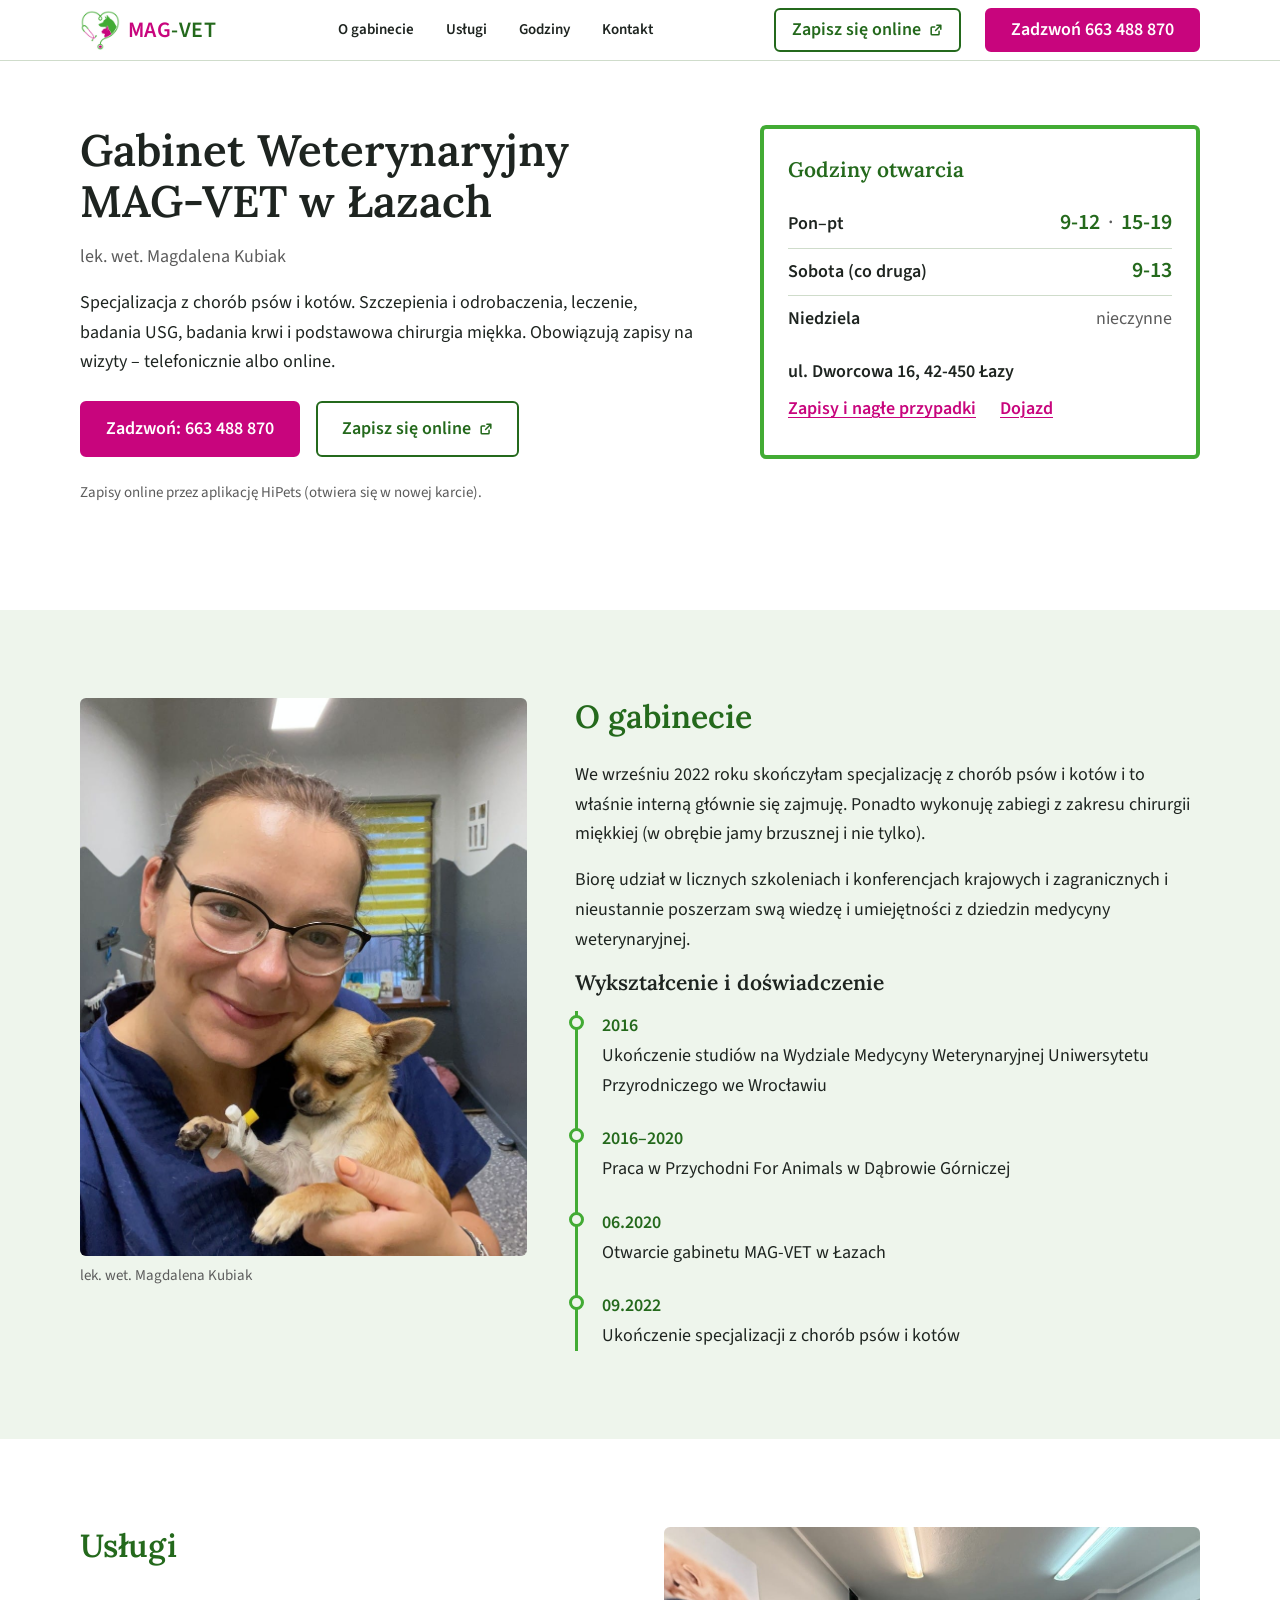
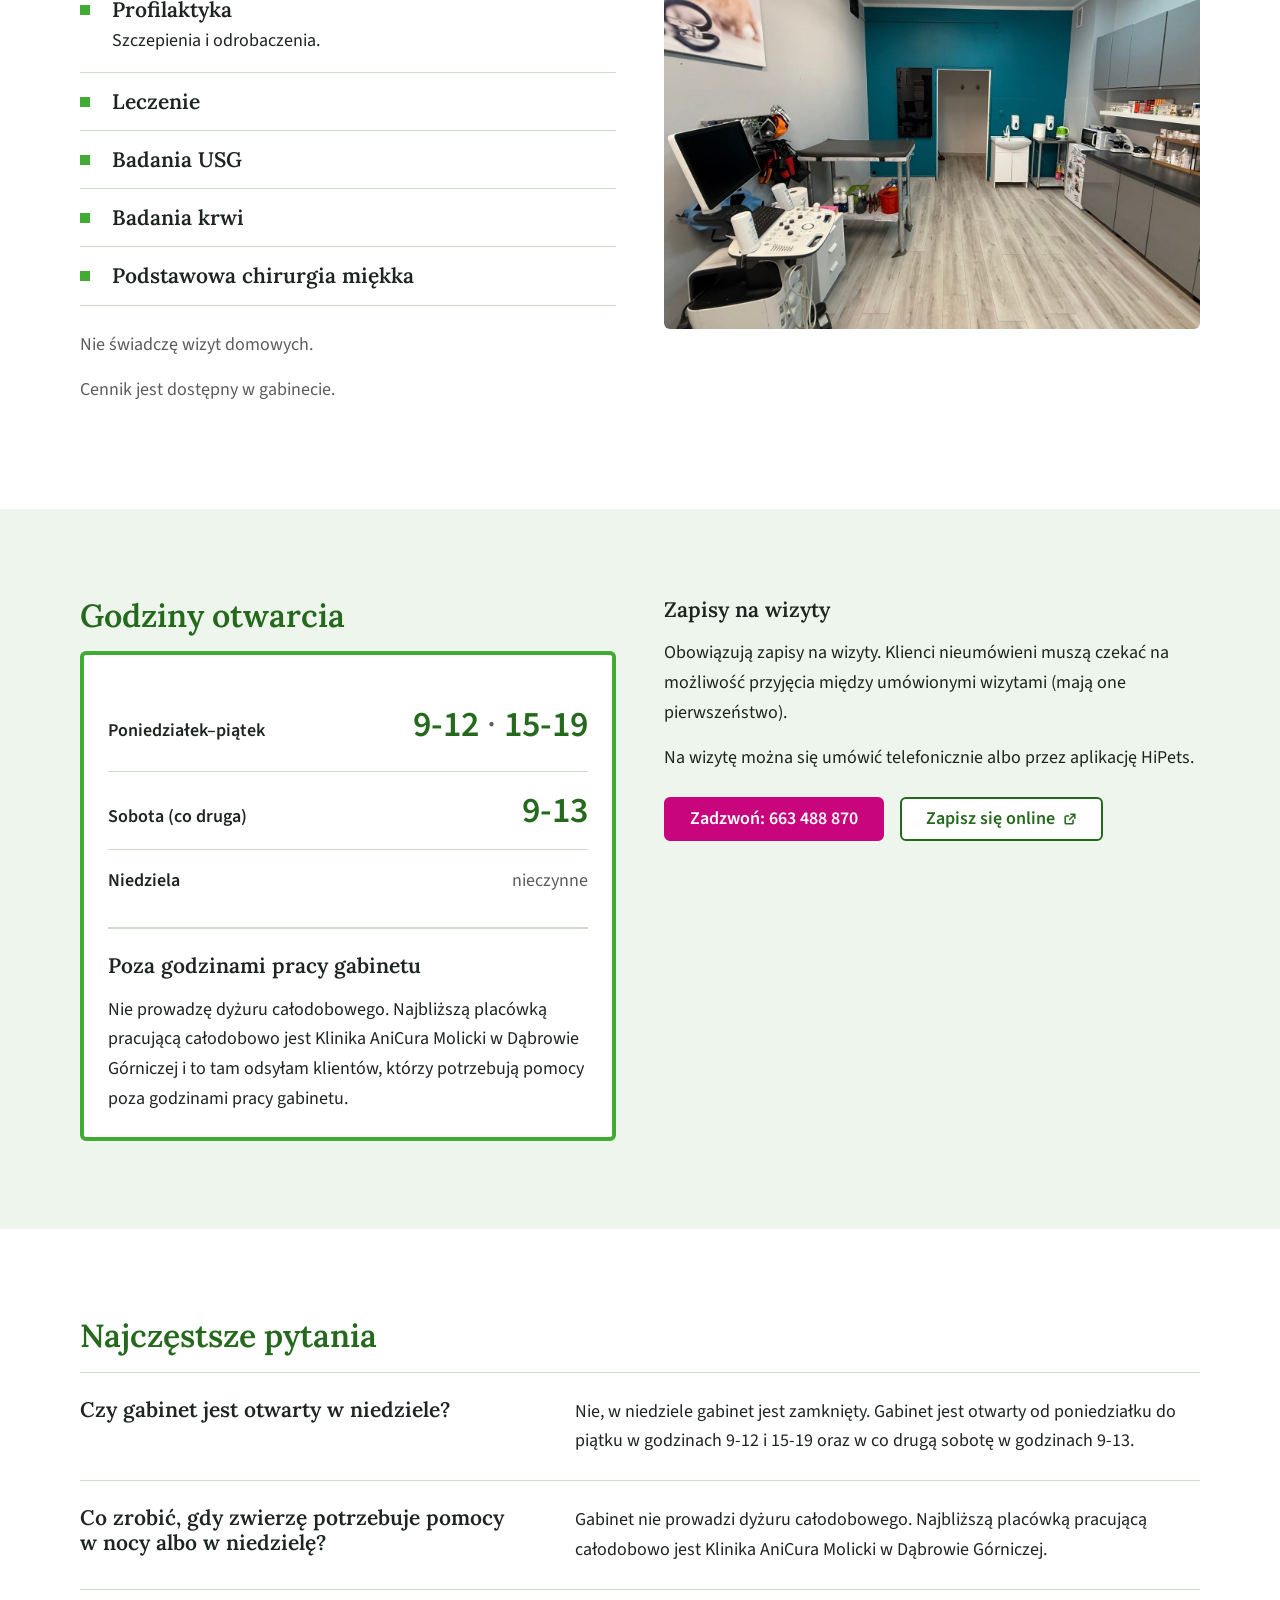
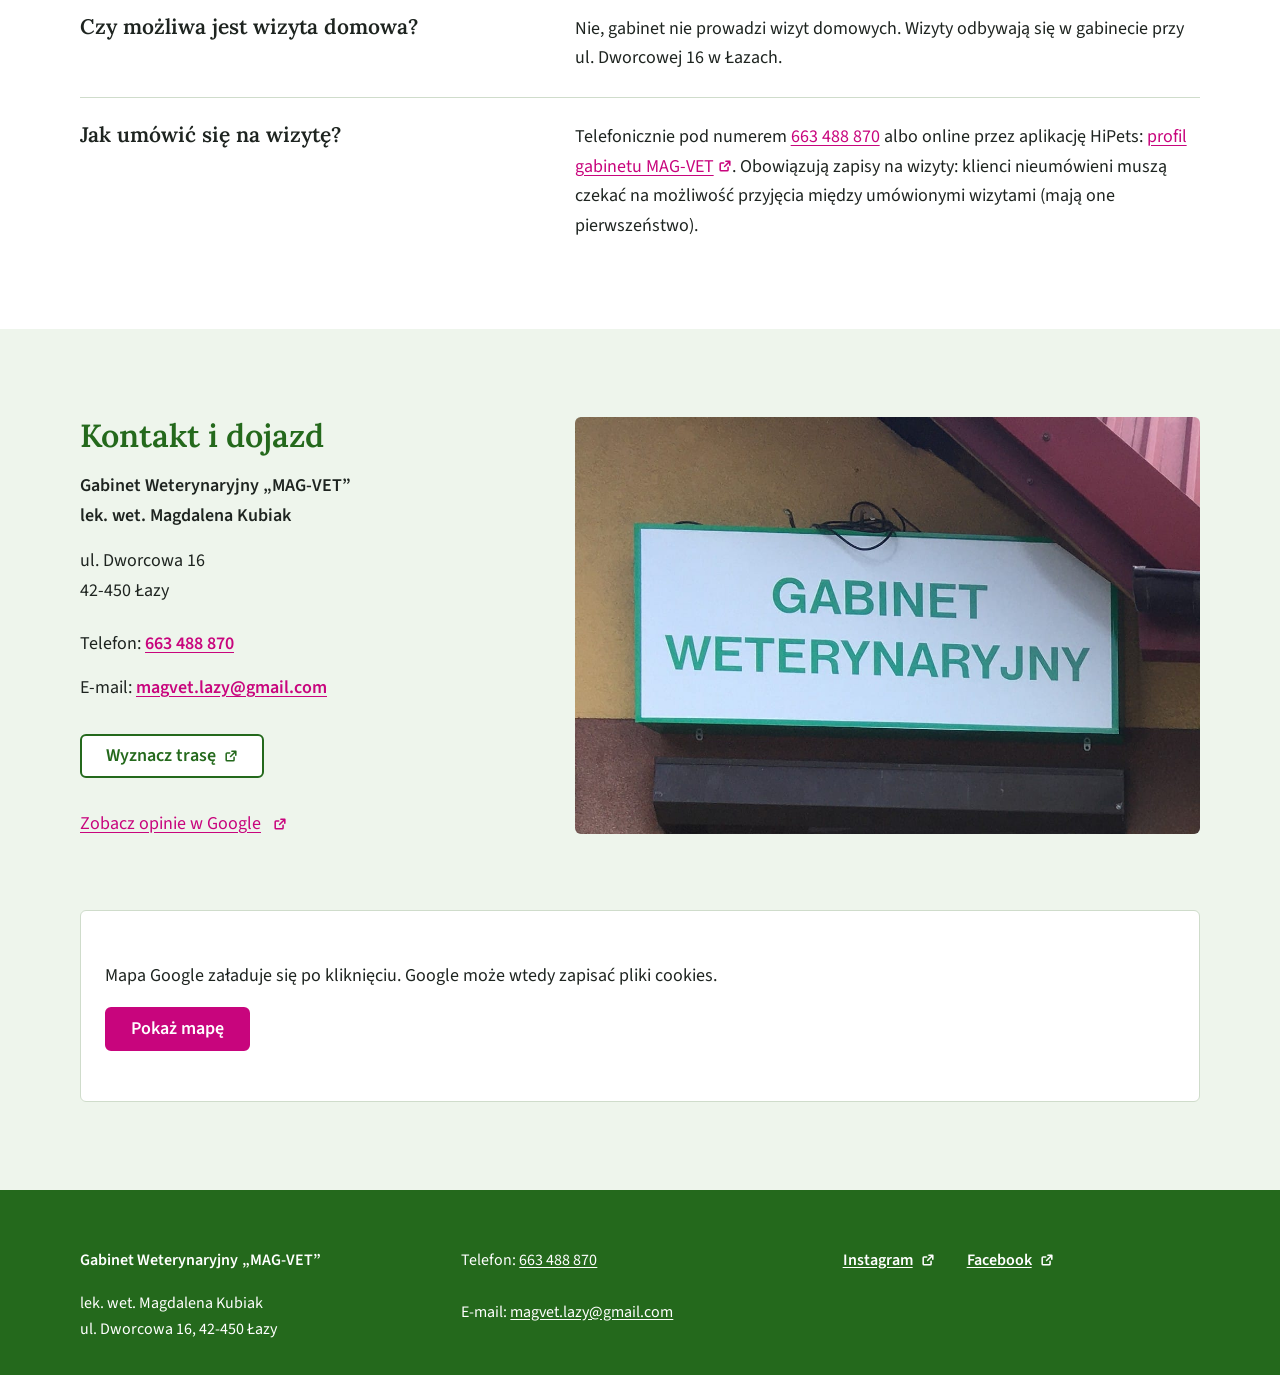
==== commit 049ae9bf: "Godziny „9-12 · 15-19”, numer wersji przy CSS/JS Co-Authored-By: Claude Opus 5.5 <noreply@anthropic." ====
--- a/index.html
+++ b/index.html
@@ -18,9 +18,9 @@
   <link rel="apple-touch-icon" href="img/apple-touch-icon.png">
 
   <link rel="preload" href="fonts/source-sans-3-latin-400-normal.woff2" as="font" type="font/woff2" crossorigin>
-  <link rel="stylesheet" href="css/fonty.css">
-  <link rel="stylesheet" href="css/style.css">
-  <script src="js/main.js" defer></script>
+  <link rel="stylesheet" href="css/fonty.css?v=279b7ed">
+  <link rel="stylesheet" href="css/style.css?v=279b7ed">
+  <script src="js/main.js?v=279b7ed" defer></script>
 
   <script type="application/ld+json">
   {
@@ -99,7 +99,7 @@
           <dl class="godziny">
             <div class="godziny__wiersz">
               <dt>Pon–pt</dt>
-              <dd class="godziny__zakresy"><span class="godziny__czas">9-12</span><span class="dla-czytnika"> i </span><span class="godziny__czas">15-19</span></dd>
+              <dd><span class="godziny__czas">9-12</span> <span class="godziny__separator" aria-hidden="true">·</span> <span class="dla-czytnika">i</span> <span class="godziny__czas">15-19</span></dd>
             </div>
             <div class="godziny__wiersz">
               <dt>Sobota (co druga)</dt>
@@ -176,7 +176,7 @@
             <dl class="godziny godziny--duze">
               <div class="godziny__wiersz">
                 <dt>Poniedziałek–piątek</dt>
-                <dd class="godziny__zakresy"><span class="godziny__czas">9-12</span><span class="dla-czytnika"> i </span><span class="godziny__czas">15-19</span></dd>
+                <dd><span class="godziny__czas">9-12</span> <span class="godziny__separator" aria-hidden="true">·</span> <span class="dla-czytnika">i</span> <span class="godziny__czas">15-19</span></dd>
               </div>
               <div class="godziny__wiersz">
                 <dt>Sobota (co druga)</dt>
--- a/css/style.css
+++ b/css/style.css
@@ -475,16 +475,16 @@
   color: var(--tekst-drugi);
 }
 
-/* Dwa przedziały godzin (rano i po południu) jeden pod drugim, wyrównane do prawej */
-.godziny__zakresy {
-  display: flex;
-  flex-direction: column;
-  align-items: flex-end;
-}
-
-/* Duży szyld na telefonie: dzień nad godzinami, więc godziny do lewej */
-.godziny--duze .godziny__zakresy {
-  align-items: flex-start;
+/* Kropka między godzinami rano i po południu („9-12 · 15-19”); czytnik ekranu słyszy „i” */
+.godziny__separator {
+  margin-inline: var(--odstep-0);
+  color: var(--tekst-drugi);
+  font-size: var(--rozmiar-godziny-male);
+  font-weight: 400;
+}
+
+.godziny--duze .godziny__separator {
+  font-size: var(--rozmiar-godziny);
 }
 
 /* Mały szyld: dzień i godziny w jednym wierszu */
@@ -1000,10 +1000,6 @@
     column-gap: var(--odstep-3);
   }
 
-  .godziny--duze .godziny__zakresy {
-    align-items: flex-end;
-  }
-
   /* Kontakt: dane po lewej (węższa kolumna), mapa po prawej */
   .dwie-kolumny--kontakt {
     grid-template-columns: minmax(0, 5fr) minmax(0, 7fr);
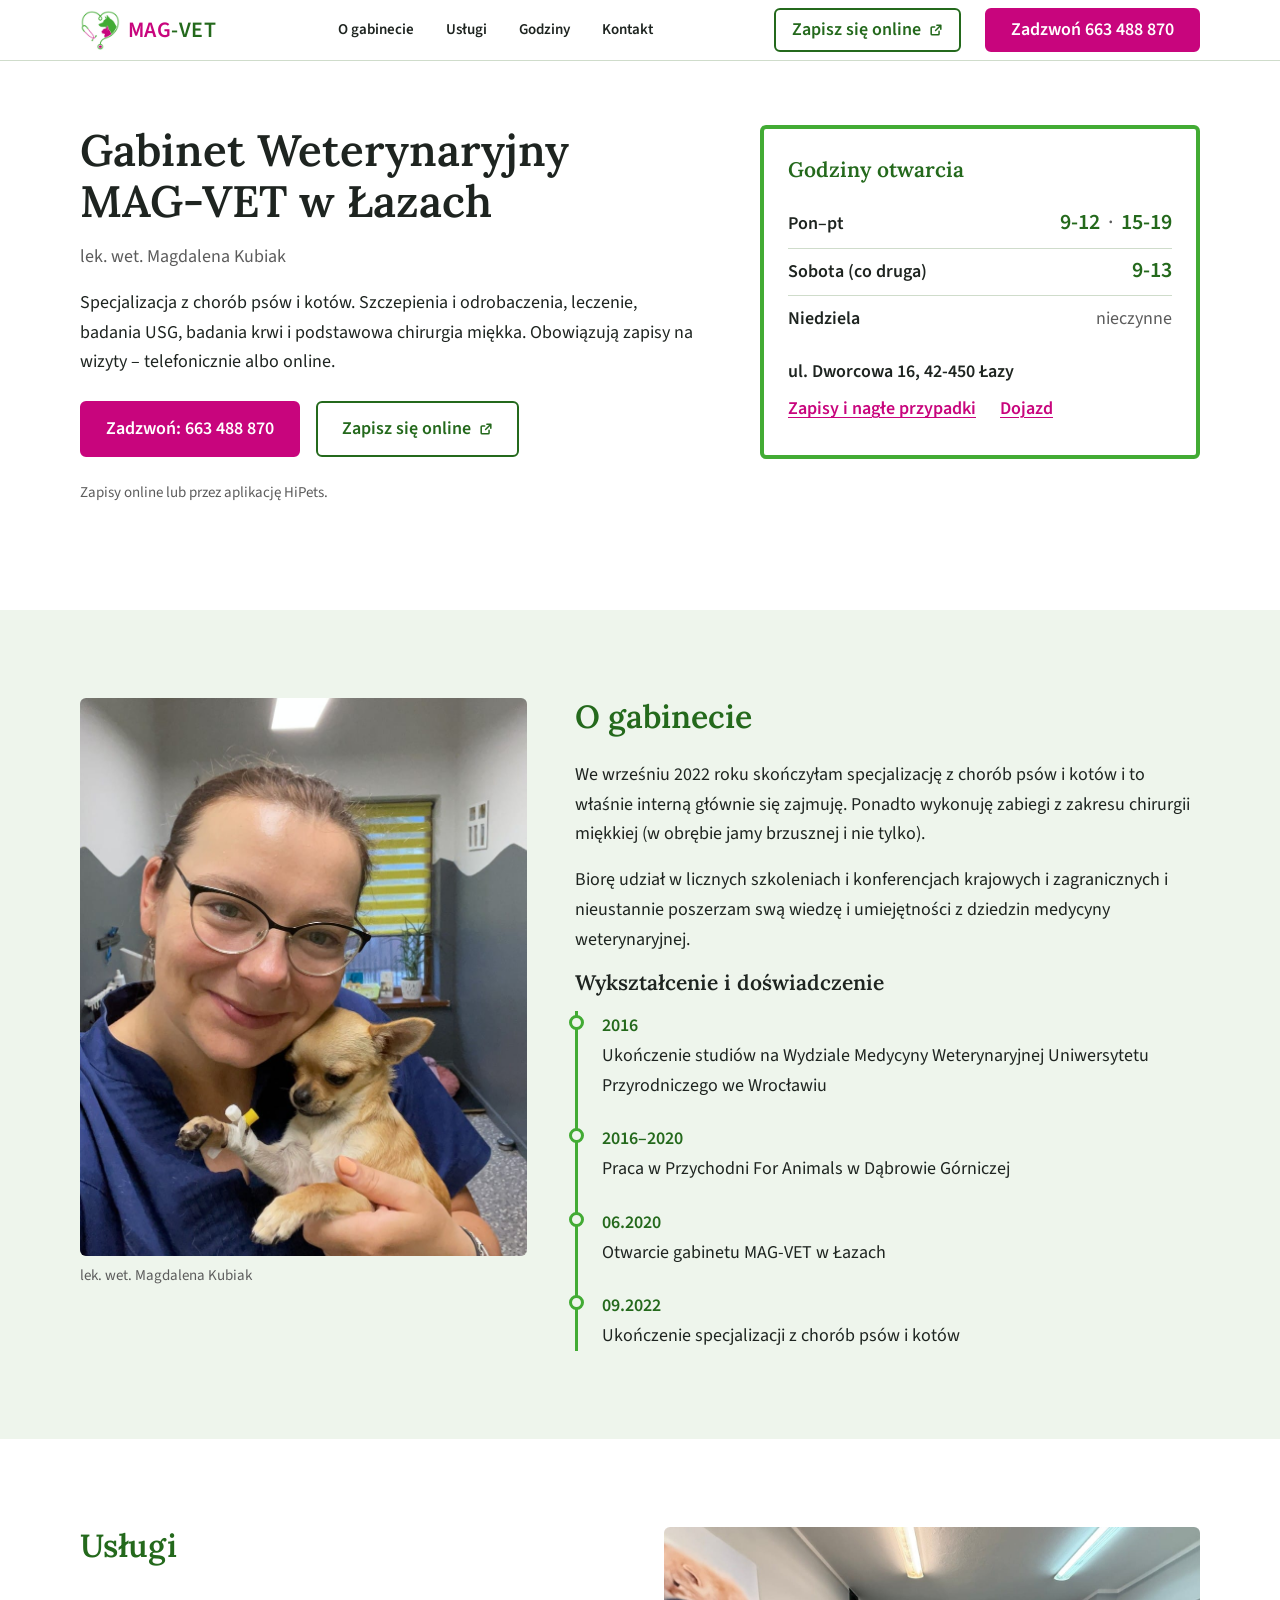
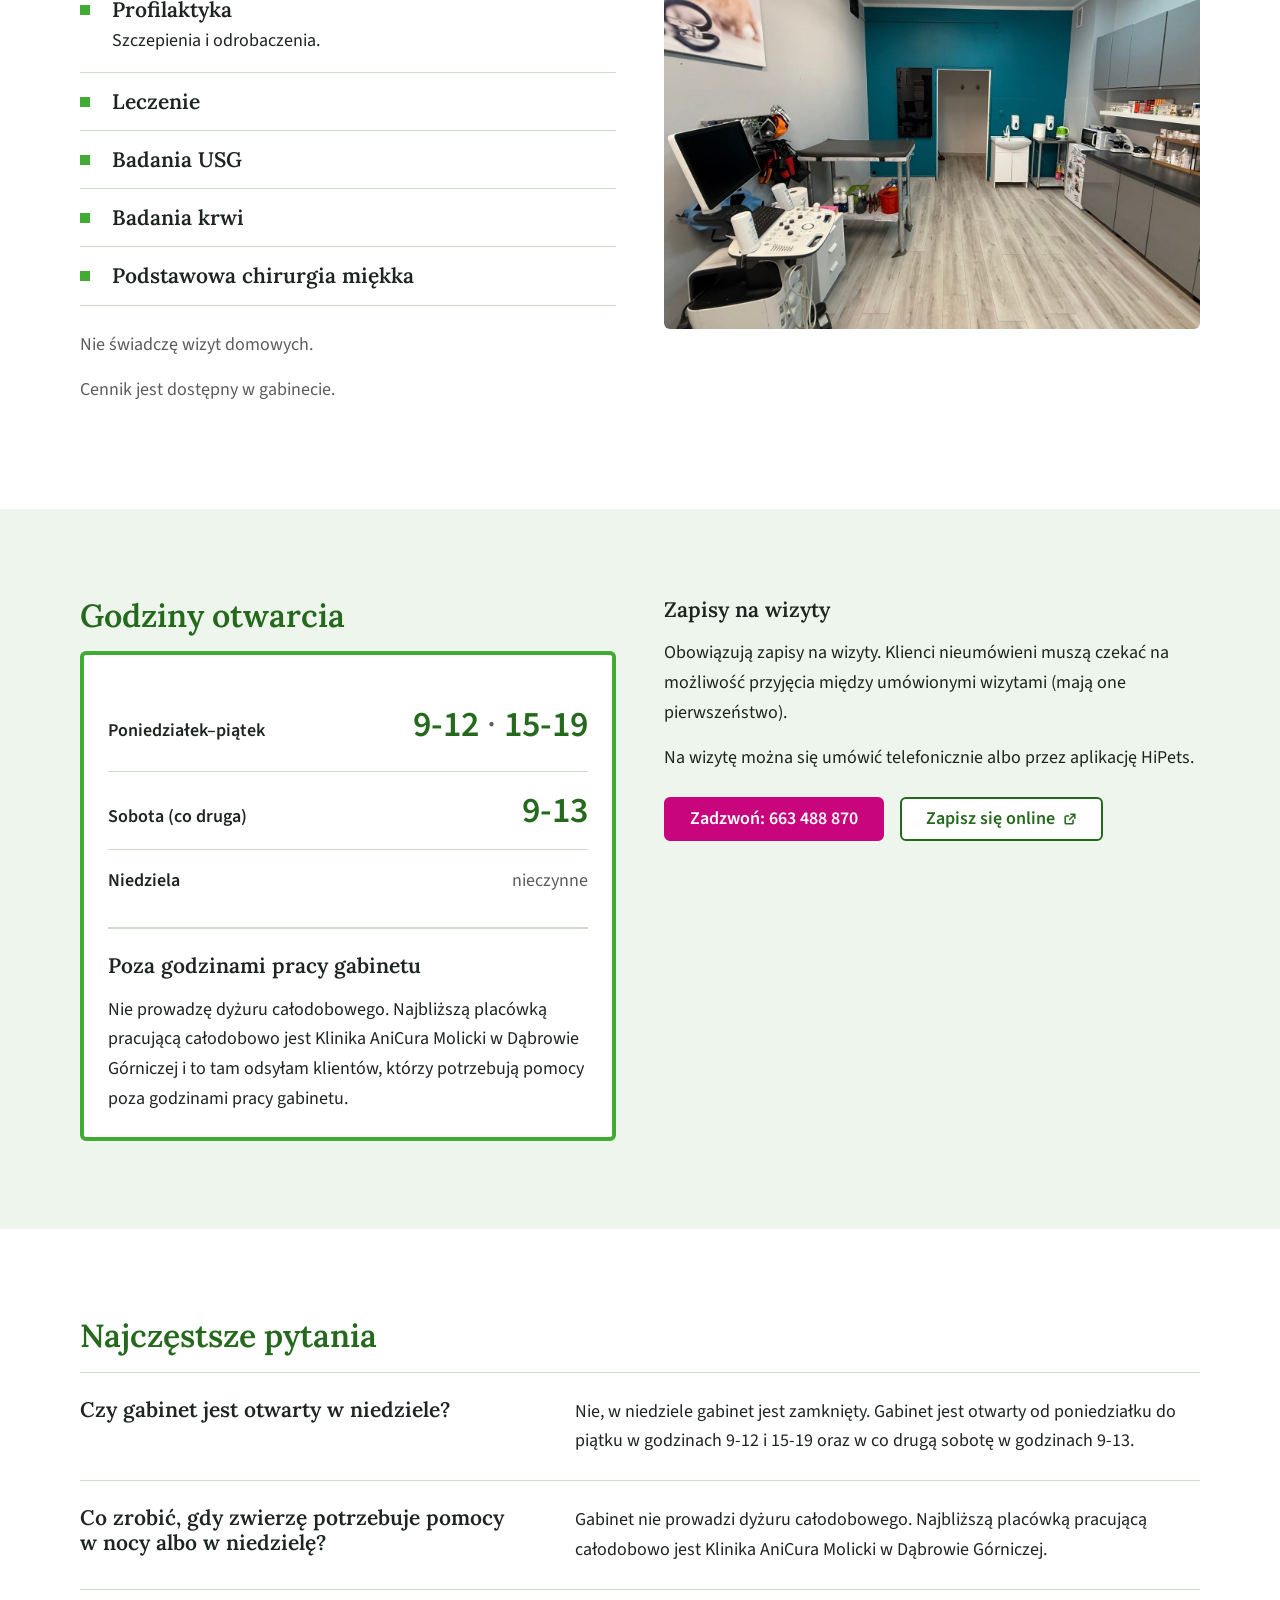
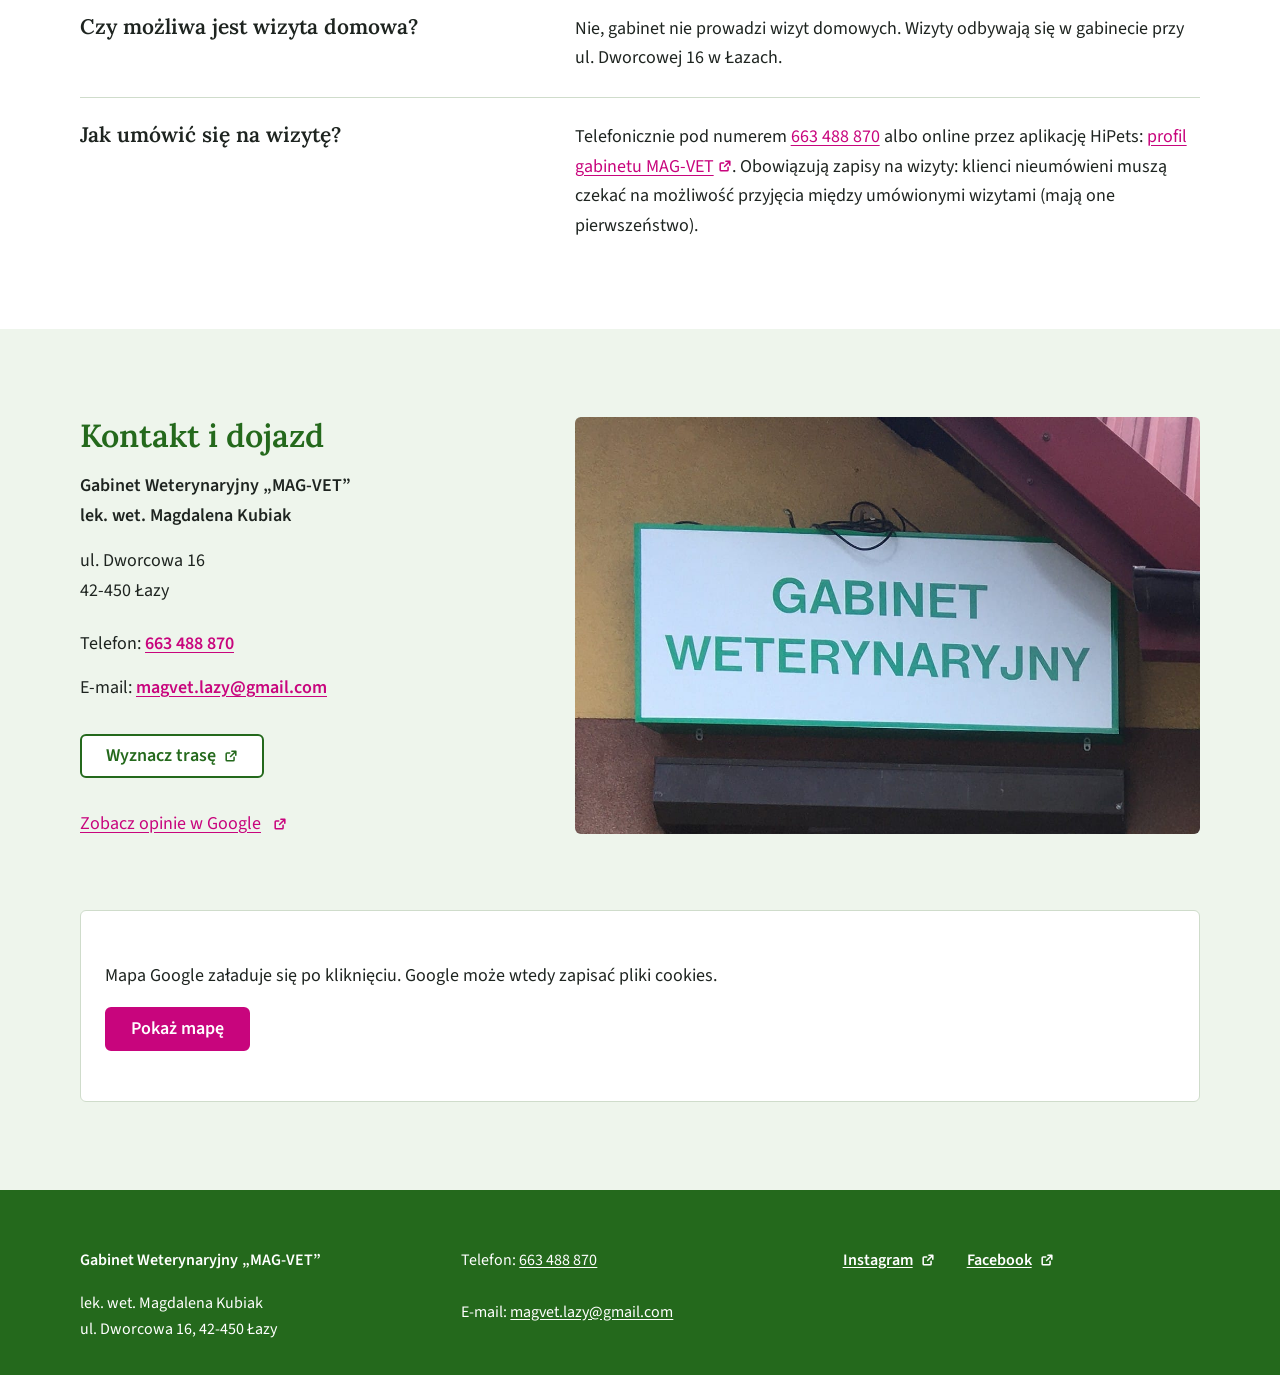
==== commit b7df09cb: "Podpis pod przyciskami: „Zapisy online lub przez aplikację HiPets.” Co-Authored-By: Claude Opus 5.5 " ====
--- a/index.html
+++ b/index.html
@@ -18,9 +18,9 @@
   <link rel="apple-touch-icon" href="img/apple-touch-icon.png">
 
   <link rel="preload" href="fonts/source-sans-3-latin-400-normal.woff2" as="font" type="font/woff2" crossorigin>
-  <link rel="stylesheet" href="css/fonty.css?v=279b7ed">
-  <link rel="stylesheet" href="css/style.css?v=279b7ed">
-  <script src="js/main.js?v=279b7ed" defer></script>
+  <link rel="stylesheet" href="css/fonty.css?v=adc57ba">
+  <link rel="stylesheet" href="css/style.css?v=adc57ba">
+  <script src="js/main.js?v=adc57ba" defer></script>
 
   <script type="application/ld+json">
   {
@@ -91,7 +91,7 @@
             <a class="przycisk przycisk--duzy" href="tel:+48663488870">Zadzwoń: 663 488 870</a>
             <a class="przycisk przycisk--obrys przycisk--duzy" href="https://www.hipets.com/pl-PL/magvet/" target="_blank" rel="noopener">Zapisz się online<span class="dla-czytnika"> (otwiera się w nowej karcie)</span><svg class="ikona-zewn" viewBox="0 0 16 16" width="14" height="14" aria-hidden="true"><path d="M9 2.5h4.5V7M13.5 2.5l-6 6M11.5 9.5v3a1 1 0 0 1-1 1h-7a1 1 0 0 1-1-1v-7a1 1 0 0 1 1-1h3" fill="none" stroke="currentColor" stroke-width="1.75" stroke-linecap="round" stroke-linejoin="round"/></svg></a>
           </div>
-          <p class="start__podpis">Zapisy online przez aplikację HiPets (otwiera się w nowej karcie).</p>
+          <p class="start__podpis">Zapisy online lub przez aplikację HiPets.</p>
         </div>
 
         <div class="szyld szyld--maly">
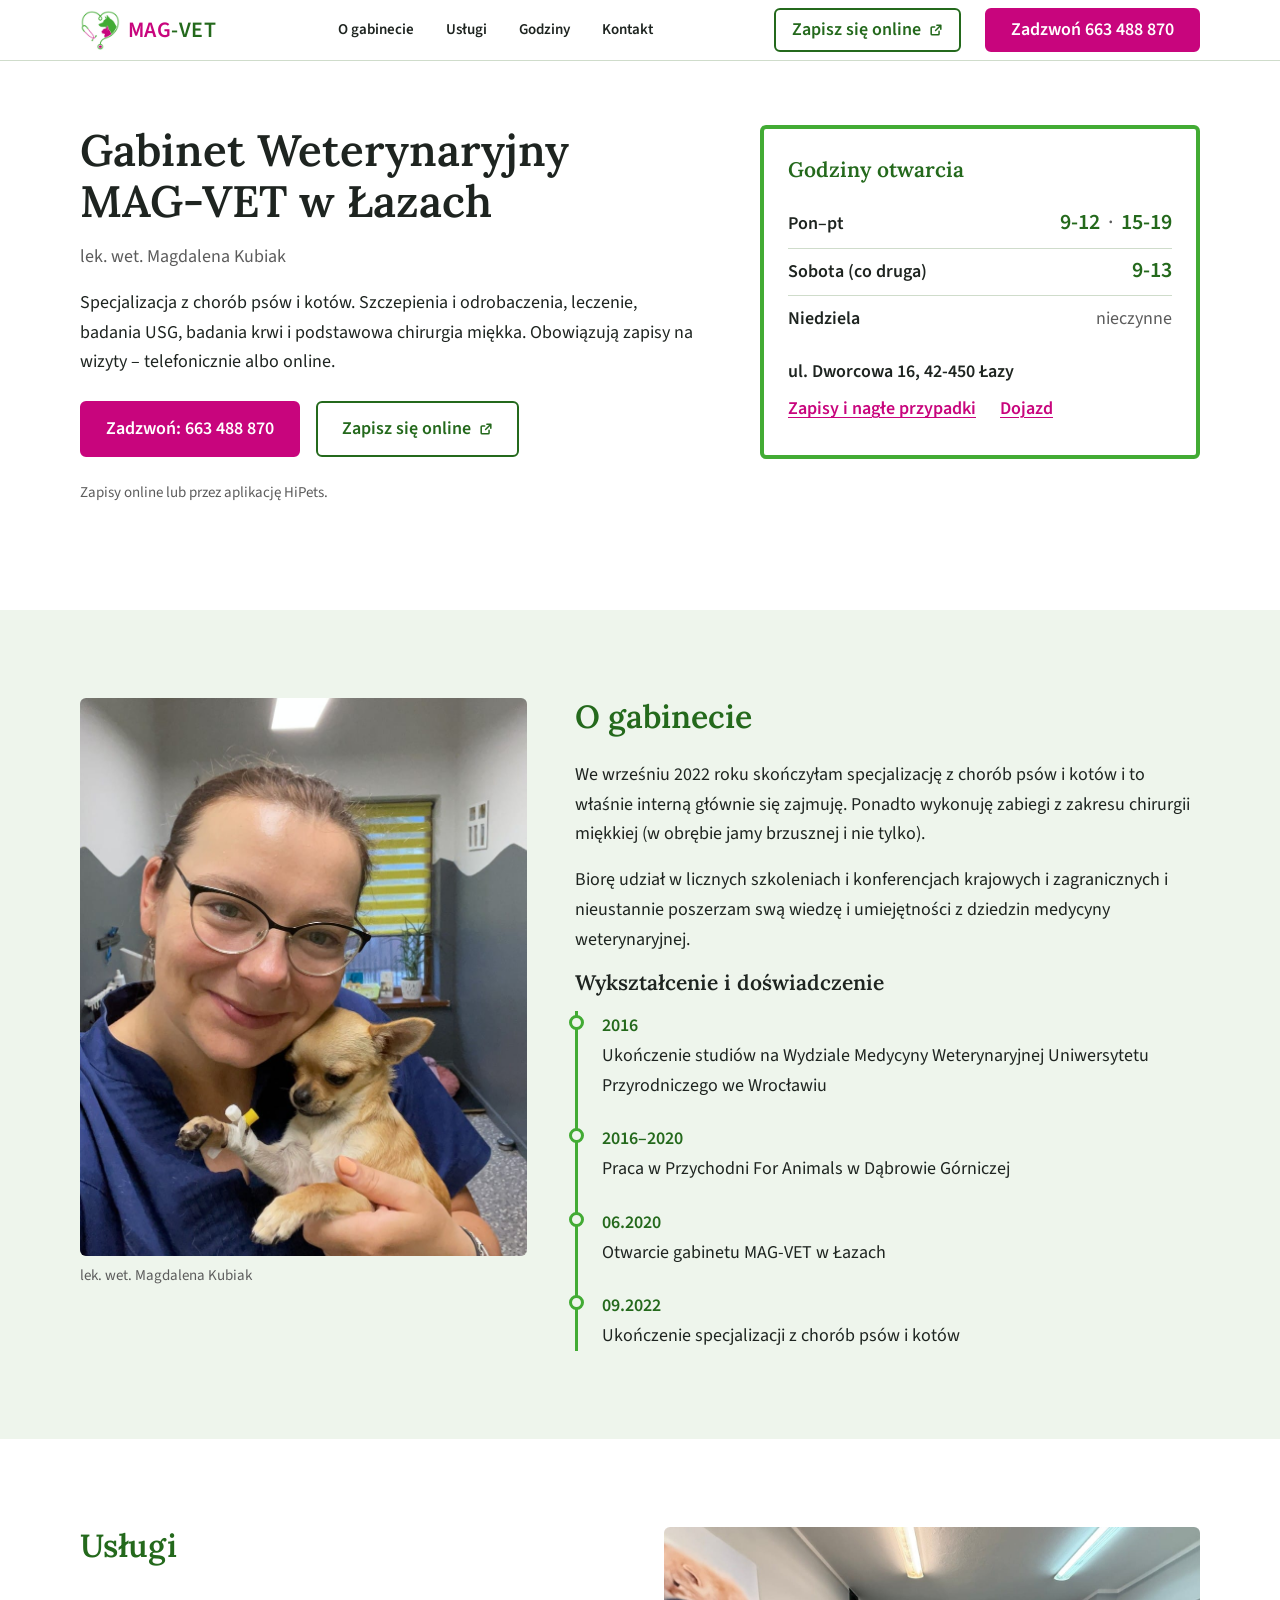
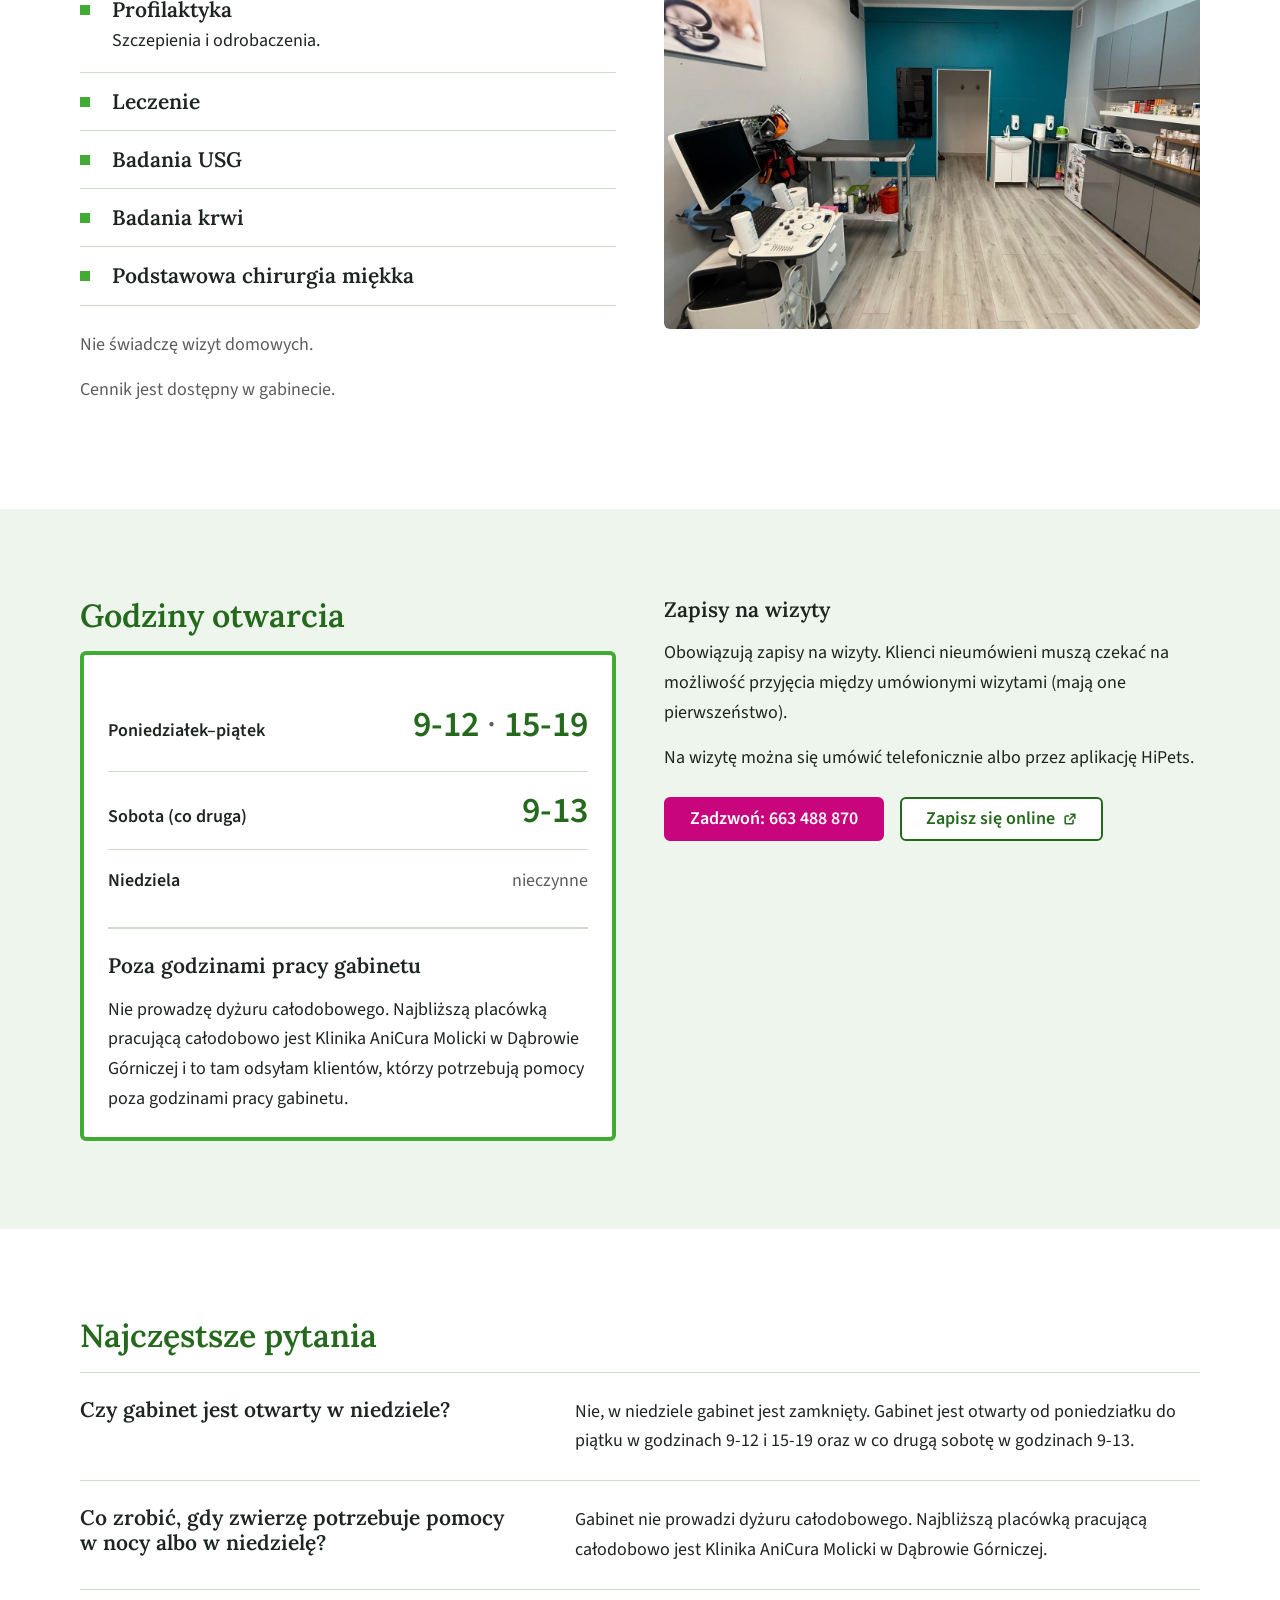
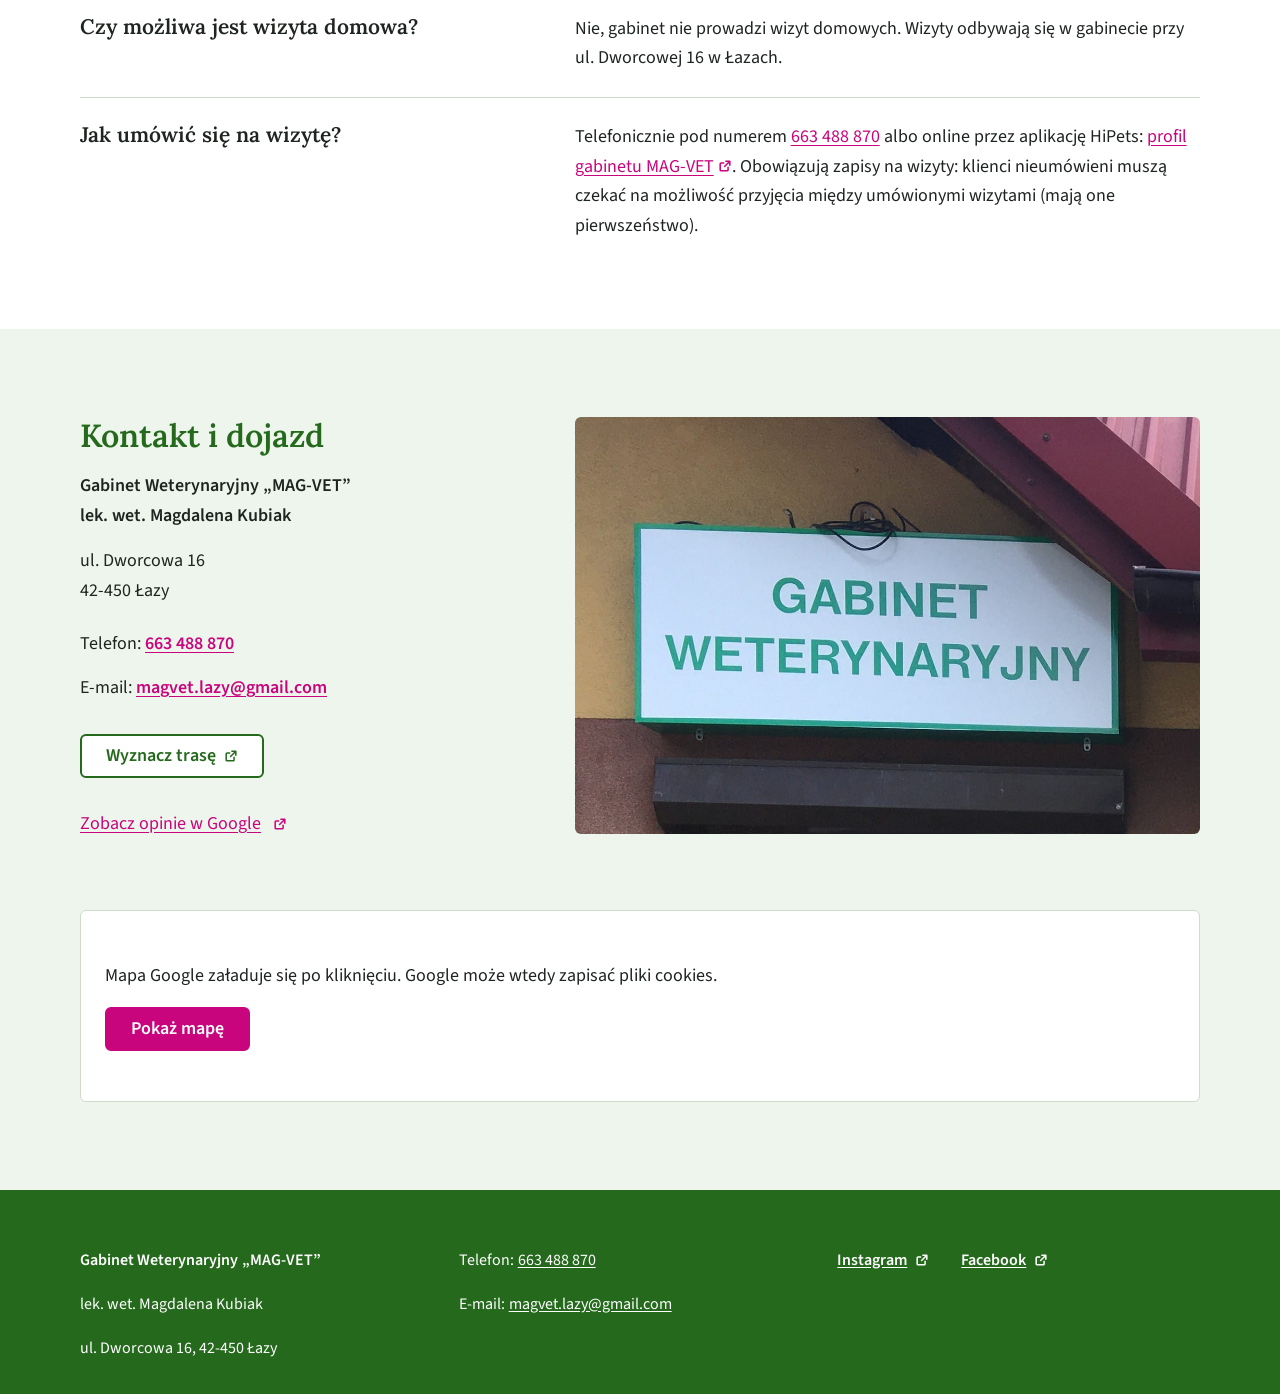
==== commit f4f759aa: "Poprawki po kontroli zespołu; 404 bez <base> (działa „Przejdź do treści”), og:image z pełnym adresem" ====
--- a/index.html
+++ b/index.html
@@ -11,16 +11,17 @@
   <meta property="og:description" content="Lek. wet. Magdalena Kubiak, ul. Dworcowa 16, Łazy. Zapisy: tel. 663 488 870 albo online.">
   <meta property="og:type" content="website">
   <meta property="og:locale" content="pl_PL">
-  <meta property="og:image" content="img/og-image.jpg">
+  <meta property="og:url" content="https://kar-lang-beep.github.io/mag-vet-lazy/">
+  <meta property="og:image" content="https://kar-lang-beep.github.io/mag-vet-lazy/img/og-image.jpg">
 
   <link rel="icon" href="img/favicon.svg" type="image/svg+xml">
   <link rel="icon" href="img/favicon-32.png" sizes="32x32" type="image/png">
   <link rel="apple-touch-icon" href="img/apple-touch-icon.png">
 
   <link rel="preload" href="fonts/source-sans-3-latin-400-normal.woff2" as="font" type="font/woff2" crossorigin>
-  <link rel="stylesheet" href="css/fonty.css?v=adc57ba">
-  <link rel="stylesheet" href="css/style.css?v=adc57ba">
-  <script src="js/main.js?v=adc57ba" defer></script>
+  <link rel="stylesheet" href="css/fonty.css?v=854c873">
+  <link rel="stylesheet" href="css/style.css?v=854c873">
+  <script src="js/main.js?v=854c873" defer></script>
 
   <script type="application/ld+json">
   {
@@ -274,7 +275,8 @@
     <div class="kontener stopka__siatka">
       <address class="stopka__kolumna">
         <p class="stopka__nazwa">Gabinet Weterynaryjny <span class="bez-lamania">„MAG-VET”</span></p>
-        <p>lek. wet. Magdalena Kubiak<br>ul. Dworcowa 16, 42-450 Łazy</p>
+        <p>lek. wet. Magdalena Kubiak</p>
+        <p>ul. Dworcowa 16, 42-450 Łazy</p>
       </address>
       <address class="stopka__kolumna">
         <p>Telefon: <a href="tel:+48663488870">663 488 870</a></p>
--- a/css/style.css
+++ b/css/style.css
@@ -61,7 +61,6 @@
   /* Pasek wizyty na dole ekranu (telefon i tablet) */
   --wysokosc-paska: 4.5rem;     /* 72 px */
   --szerokosc-paska: 30rem;
-  --cien-paska: 0 -2px 8px rgb(30 36 32 / 0.1);
 }
 
 /* === PODSTAWY === */
@@ -717,7 +716,7 @@
 .stopka__siatka {
   display: grid;
   grid-template-columns: minmax(0, 1fr);
-  gap: var(--odstep-3);
+  gap: var(--odstep-2);
 }
 
 .stopka__kolumna {
@@ -726,16 +725,17 @@
   font-style: normal;
 }
 
+/* Każdy wiersz stopki ma 44 px (jak linki) – równe odstępy i wyrównane kolumny */
 .stopka__kolumna p {
-  margin: 0 0 var(--odstep-1);
-}
-
-.stopka__nazwa {
   display: flex;
   flex-wrap: wrap;
   align-items: center;
-  column-gap: var(--odstep-0);  /* flex usuwa spację przed „MAG-VET”, więc odstęp daje gap */
-  min-height: var(--klik);      /* jak wiersze z linkami obok – kolumny startują na tej samej wysokości */
+  column-gap: var(--odstep-0);  /* flex usuwa spację przed linkiem, więc odstęp daje gap */
+  min-height: var(--klik);
+  margin: 0;
+}
+
+.stopka__nazwa {
   font-weight: 600;
 }
 
@@ -764,7 +764,6 @@
   padding-bottom: calc(var(--odstep-1) + env(safe-area-inset-bottom, 0px));
   border-top: 1px solid var(--linia);
   background: var(--tlo);
-  box-shadow: var(--cien-paska);
   /* Pokazywanie: najpierw widoczny, potem wjeżdża */
   transition: transform 200ms ease-out, visibility 0s;
 }
@@ -936,6 +935,7 @@
   }
 
   html {
+    scroll-padding-top: var(--wysokosc-naglowka);   /* fokus nie chowa się pod przyklejonym nagłówkiem */
     scroll-padding-bottom: 0;
   }
 
